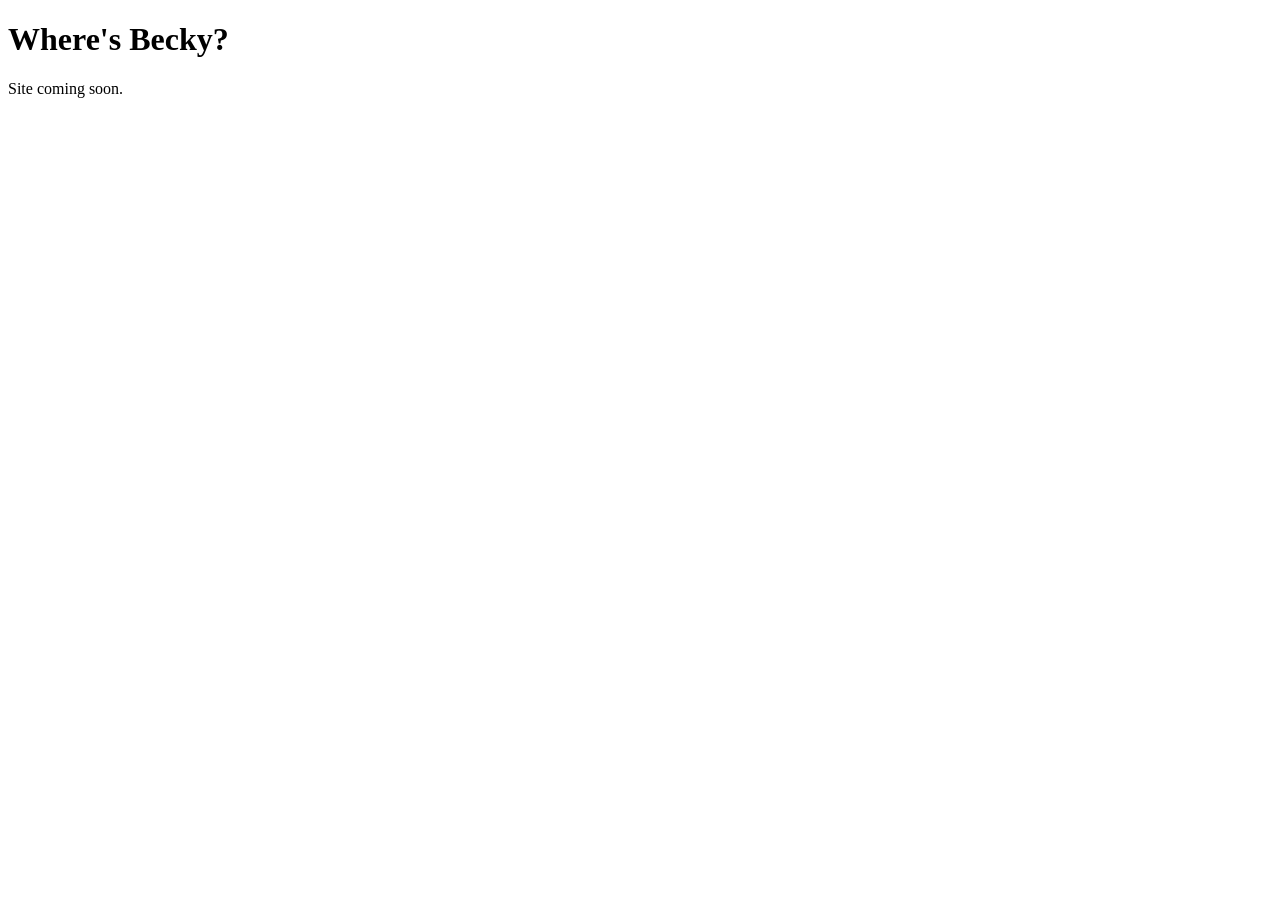
==== index.html @ ac48b7d3 "Rename index to index.html" ====
<!doctype html>
<html lang="en">
<head>
  <meta charset="utf-8">
  <meta name="viewport" content="width=device-width, initial-scale=1">
  <title>Where's Becky?</title>
</head>
<body>
  <h1>Where's Becky?</h1>
  <p>Site coming soon.</p>
</body>
</html>
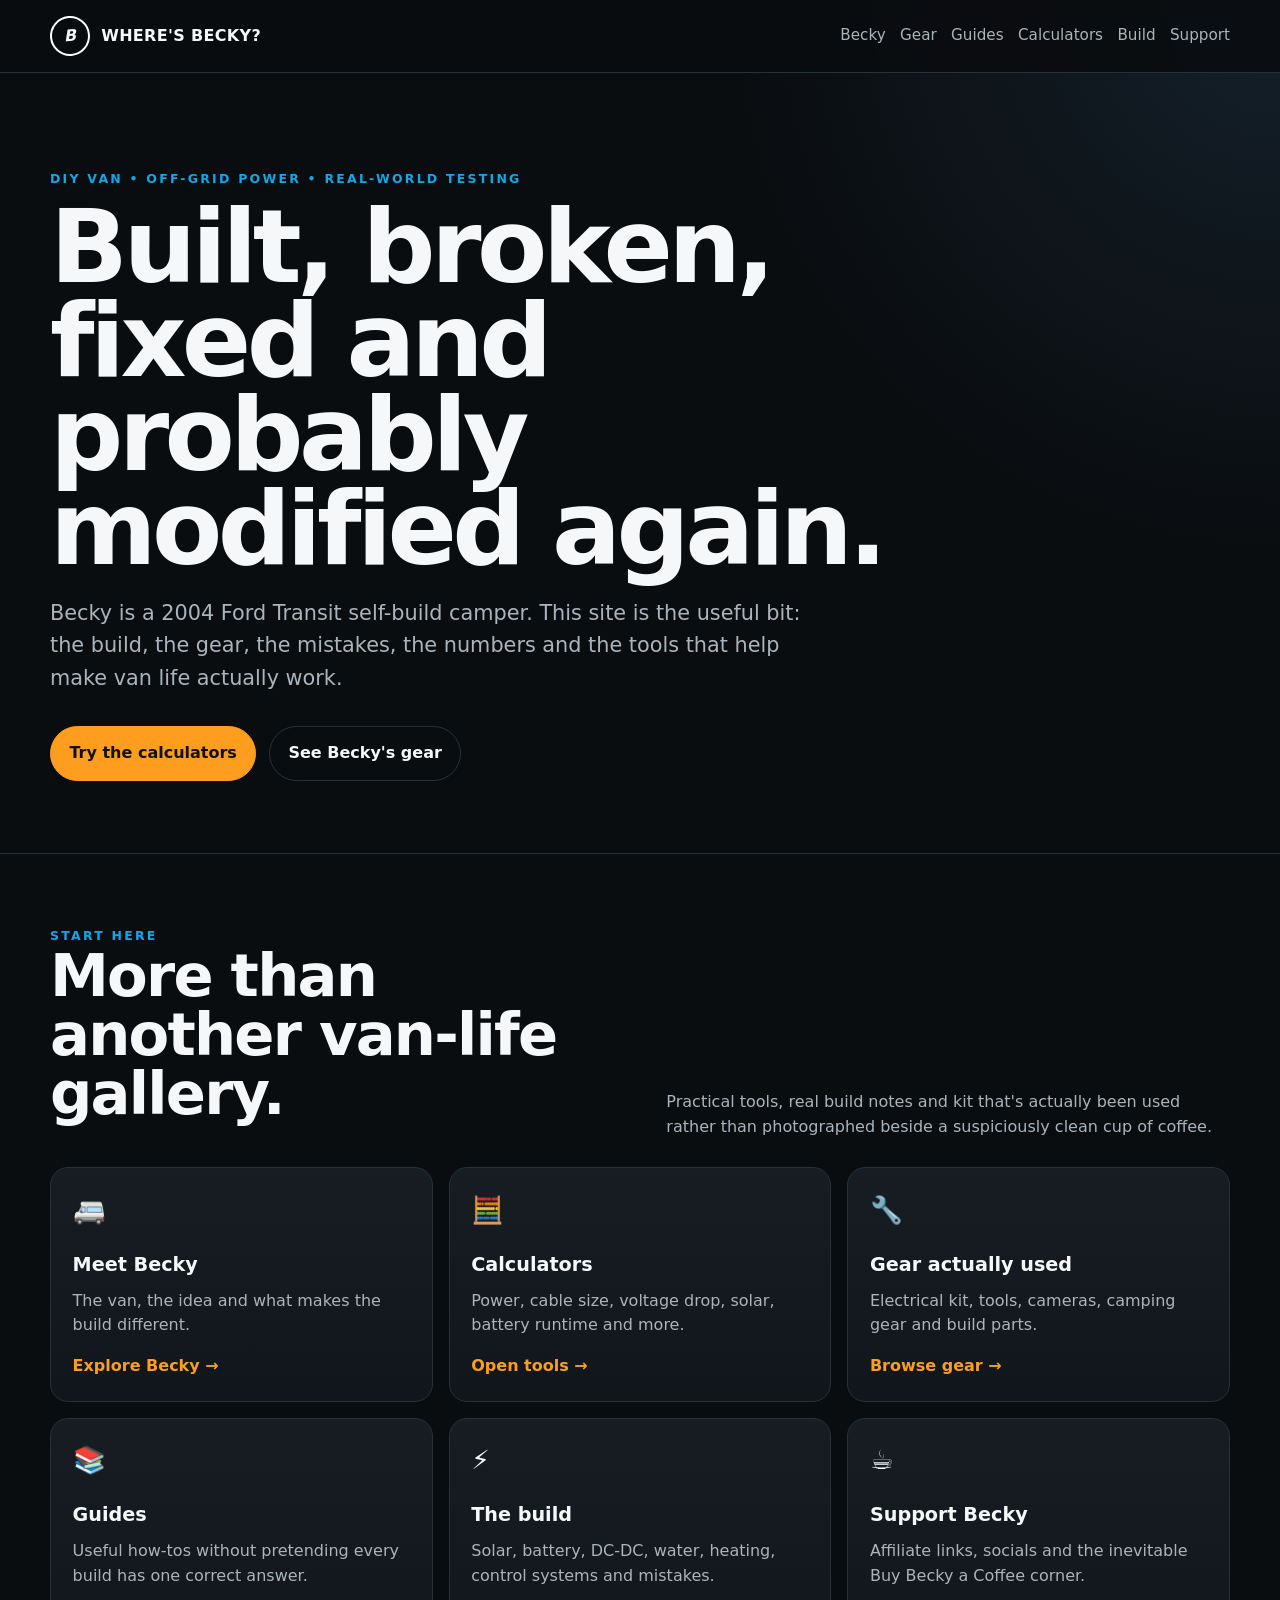
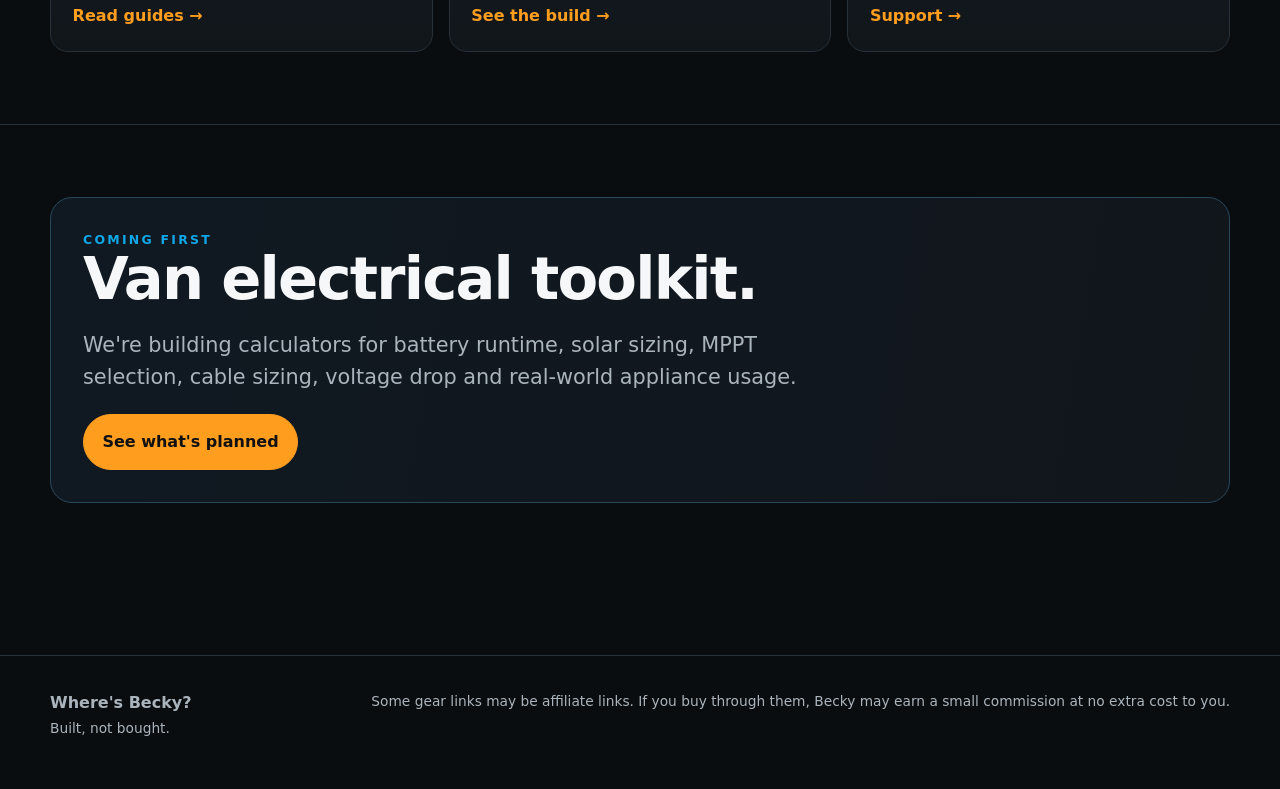
==== commit 6073da82: "Add files via upload Build initial Becky Website" ====
--- a/index.html
+++ b/index.html
@@ -1,12 +1 @@
-<!doctype html>
-<html lang="en">
-<head>
-  <meta charset="utf-8">
-  <meta name="viewport" content="width=device-width, initial-scale=1">
-  <title>Where's Becky?</title>
-</head>
-<body>
-  <h1>Where's Becky?</h1>
-  <p>Site coming soon.</p>
-</body>
-</html>
+<!doctype html><html lang="en"><head><meta charset="utf-8"><meta name="viewport" content="width=device-width,initial-scale=1"><meta name="description" content="Home - Where's Becky? DIY Ford Transit campervan, off-grid power, guides and gear."><title>Home | Where's Becky?</title><link rel="stylesheet" href="styles.css"></head><body><header class="site-header"><div class="wrap nav"><a class="brand" href="index.html"><span class="brand-mark">B</span><span>WHERE'S BECKY?</span></a><nav class="nav-links"><a href="becky.html">Becky</a><a href="gear.html">Gear</a><a href="guides.html">Guides</a><a href="calculators.html">Calculators</a><a href="build.html">Build</a><a href="support.html">Support</a></nav></div></header><main><section class="hero"><div class="wrap"><div class="eyebrow">DIY VAN • OFF-GRID POWER • REAL-WORLD TESTING</div><h1>Built, broken, fixed and probably modified again.</h1><p class="lead">Becky is a 2004 Ford Transit self-build camper. This site is the useful bit: the build, the gear, the mistakes, the numbers and the tools that help make van life actually work.</p><div class="hero-actions"><a class="btn primary" href="calculators.html">Try the calculators</a><a class="btn secondary" href="gear.html">See Becky's gear</a></div></div></section><section class="section"><div class="wrap"><div class="section-head"><div><div class="eyebrow">START HERE</div><h2>More than another van-life gallery.</h2></div><p>Practical tools, real build notes and kit that's actually been used rather than photographed beside a suspiciously clean cup of coffee.</p></div><div class="grid"><a class="card" href="becky.html"><div class="icon">🚐</div><h3>Meet Becky</h3><p>The van, the idea and what makes the build different.</p><span class="link">Explore Becky →</span></a><a class="card" href="calculators.html"><div class="icon">🧮</div><h3>Calculators</h3><p>Power, cable size, voltage drop, solar, battery runtime and more.</p><span class="link">Open tools →</span></a><a class="card" href="gear.html"><div class="icon">🔧</div><h3>Gear actually used</h3><p>Electrical kit, tools, cameras, camping gear and build parts.</p><span class="link">Browse gear →</span></a><a class="card" href="guides.html"><div class="icon">📚</div><h3>Guides</h3><p>Useful how-tos without pretending every build has one correct answer.</p><span class="link">Read guides →</span></a><a class="card" href="build.html"><div class="icon">⚡</div><h3>The build</h3><p>Solar, battery, DC-DC, water, heating, control systems and mistakes.</p><span class="link">See the build →</span></a><a class="card" href="support.html"><div class="icon">☕</div><h3>Support Becky</h3><p>Affiliate links, socials and the inevitable Buy Becky a Coffee corner.</p><span class="link">Support →</span></a></div></div></section><section class="section"><div class="wrap"><div class="callout"><div class="eyebrow">COMING FIRST</div><h2>Van electrical toolkit.</h2><p class="lead">We're building calculators for battery runtime, solar sizing, MPPT selection, cable sizing, voltage drop and real-world appliance usage.</p><a class="btn primary" href="calculators.html">See what's planned</a></div></div></section></main><footer class="footer"><div class="wrap footer-inner"><div><strong>Where's Becky?</strong><br><span class="small">Built, not bought.</span></div><div class="small">Some gear links may be affiliate links. If you buy through them, Becky may earn a small commission at no extra cost to you.</div></div></footer></body></html>
--- a/styles.css
+++ b/styles.css
@@ -0,0 +1 @@
+:root{--bg:#0a0d10;--panel:#11161b;--panel2:#161d23;--text:#f5f7f8;--muted:#aab4bd;--blue:#10a7e8;--orange:#ff9d1f;--line:#26313a;--max:1180px}*{box-sizing:border-box}html{scroll-behavior:smooth}body{margin:0;font-family:Inter,ui-sans-serif,system-ui,-apple-system,BlinkMacSystemFont,"Segoe UI",sans-serif;background:radial-gradient(circle at top right,#14202a 0,#0a0d10 34rem),var(--bg);color:var(--text);line-height:1.55}a{color:inherit;text-decoration:none}.wrap{width:min(100% - 2rem,var(--max));margin-inline:auto}.site-header{position:sticky;top:0;z-index:50;background:rgba(10,13,16,.92);backdrop-filter:blur(10px);border-bottom:1px solid var(--line)}.nav{min-height:72px;display:flex;align-items:center;justify-content:space-between;gap:1.25rem}.brand{display:flex;align-items:center;gap:.7rem;font-weight:900;letter-spacing:.02em}.brand-mark{width:40px;height:40px;border-radius:50%;display:grid;place-items:center;border:2px solid #fff;font-weight:900;font-style:italic;transform:rotate(-5deg)}.nav-links{display:flex;flex-wrap:wrap;gap:.9rem;color:var(--muted);font-size:.95rem}.nav-links a:hover,.nav-links a.active{color:#fff}.hero{padding:6rem 0 4.5rem}.eyebrow{color:var(--blue);text-transform:uppercase;letter-spacing:.18em;font-weight:800;font-size:.78rem}h1{font-size:clamp(3rem,8vw,6.6rem);line-height:.92;margin:.7rem 0 1.2rem;max-width:950px;letter-spacing:-.045em}h2{font-size:clamp(2rem,5vw,3.7rem);line-height:1;margin:0 0 1rem;letter-spacing:-.03em}h3{margin:0 0 .55rem;font-size:1.2rem}.lead{color:var(--muted);font-size:clamp(1.05rem,2vw,1.3rem);max-width:760px}.hero-actions{display:flex;flex-wrap:wrap;gap:.8rem;margin-top:2rem}.btn{display:inline-flex;align-items:center;justify-content:center;padding:.9rem 1.15rem;border-radius:999px;font-weight:800;border:1px solid var(--line);background:var(--panel)}.btn.primary{background:var(--orange);color:#111;border-color:var(--orange)}.btn.secondary{background:transparent}.section{padding:4.5rem 0;border-top:1px solid var(--line)}.section-head{display:flex;align-items:end;justify-content:space-between;gap:2rem;margin-bottom:1.75rem}.section-head p{color:var(--muted);max-width:610px;margin:0}.grid{display:grid;gap:1rem;grid-template-columns:repeat(3,minmax(0,1fr))}.card{background:linear-gradient(180deg,var(--panel2),var(--panel));border:1px solid var(--line);border-radius:18px;padding:1.35rem;min-height:180px;transition:transform .15s ease,border-color .15s ease}.card:hover{transform:translateY(-3px);border-color:#40515f}.card .icon{font-size:1.65rem;margin-bottom:1.2rem}.card p{color:var(--muted);margin:0}.card .link{display:inline-block;margin-top:1rem;color:var(--orange);font-weight:800}.callout{background:linear-gradient(100deg,#101922,#11161b);border:1px solid #28475b;border-radius:22px;padding:2rem}.callout strong{color:var(--orange)}.page-hero{padding:4rem 0 2.5rem}.page-hero h1{font-size:clamp(2.8rem,7vw,5rem)}.content{max-width:850px}.content p,.content li{color:var(--muted)}.content ul{padding-left:1.2rem}.tag{display:inline-block;padding:.28rem .55rem;border:1px solid var(--line);border-radius:999px;color:var(--muted);font-size:.8rem;margin:.2rem .25rem .2rem 0}.footer{border-top:1px solid var(--line);margin-top:5rem;padding:2.2rem 0 3rem;color:var(--muted)}.footer-inner{display:flex;justify-content:space-between;gap:2rem;flex-wrap:wrap}.footer a{color:#fff}.small{font-size:.86rem}@media(max-width:820px){.nav{align-items:flex-start;padding:.9rem 0;flex-direction:column}.nav-links{gap:.6rem .9rem}.hero{padding-top:4rem}.grid{grid-template-columns:1fr}.section-head{align-items:flex-start;flex-direction:column}}
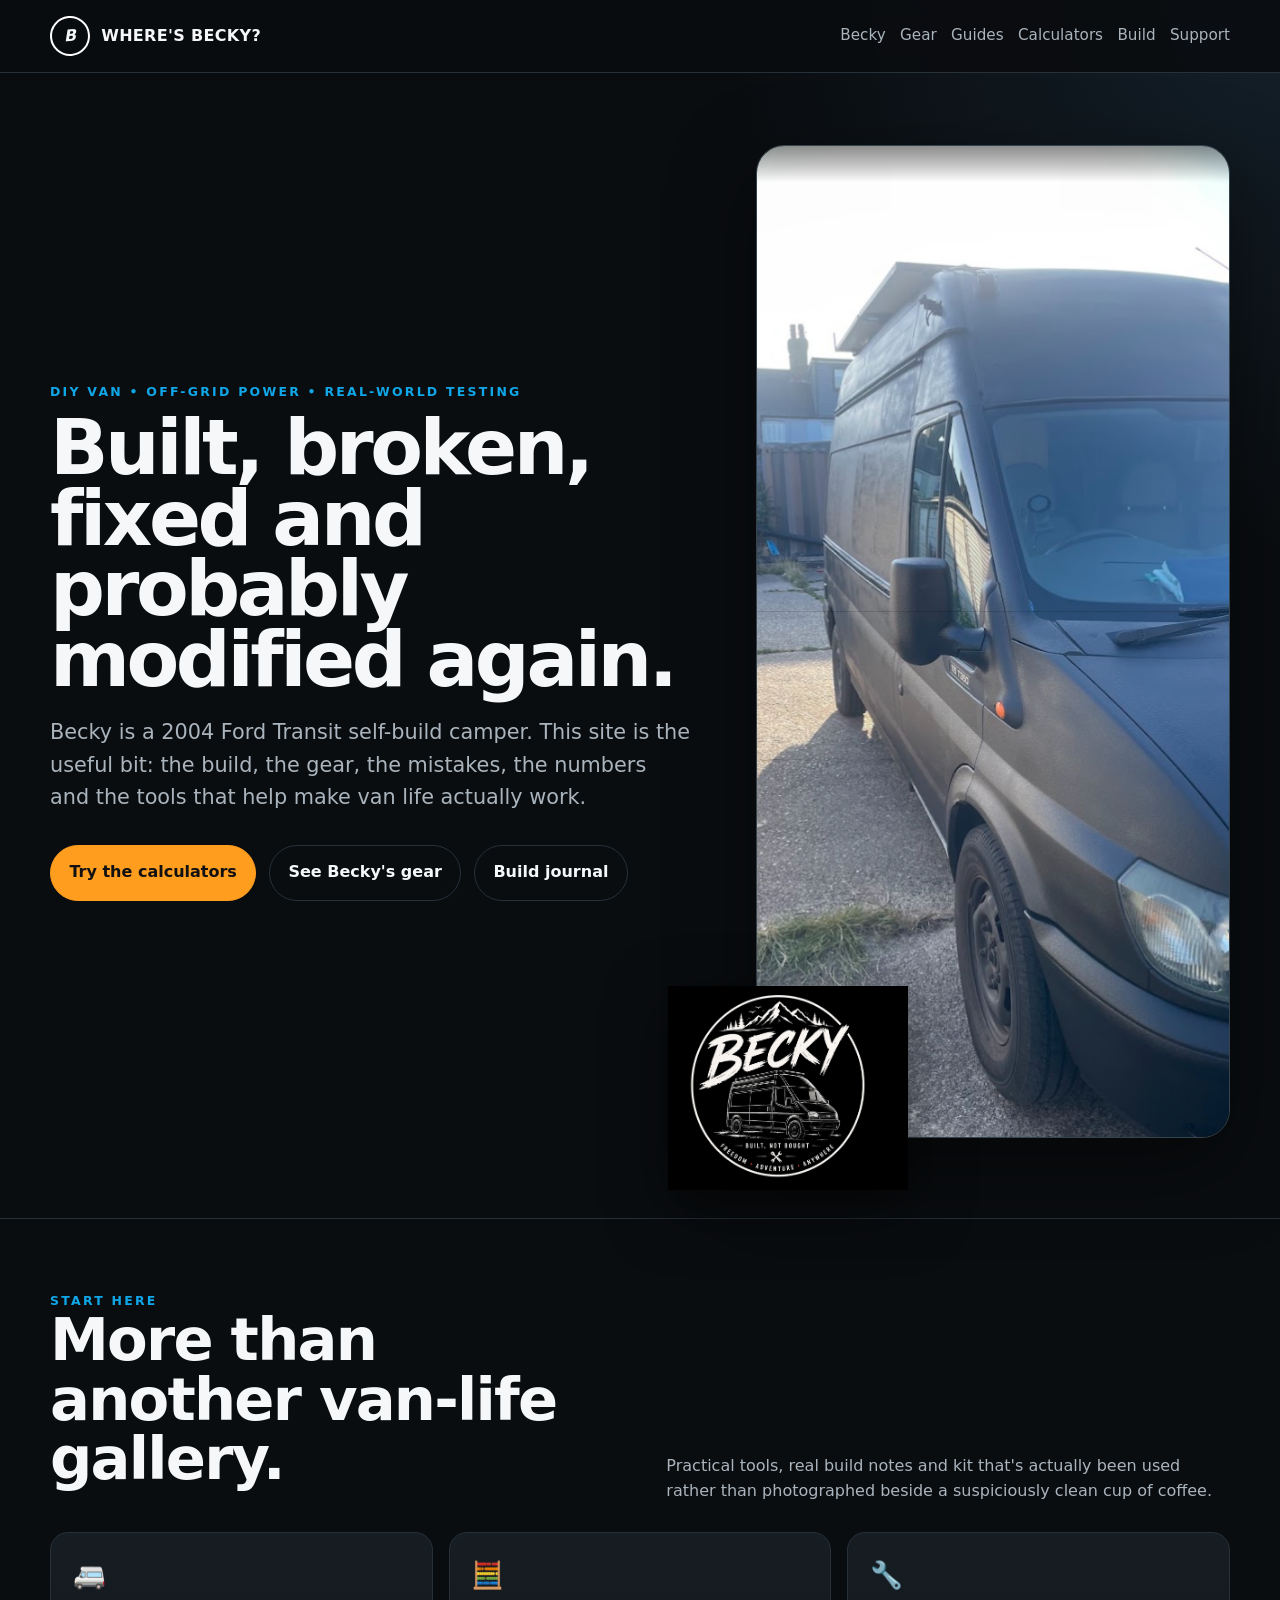
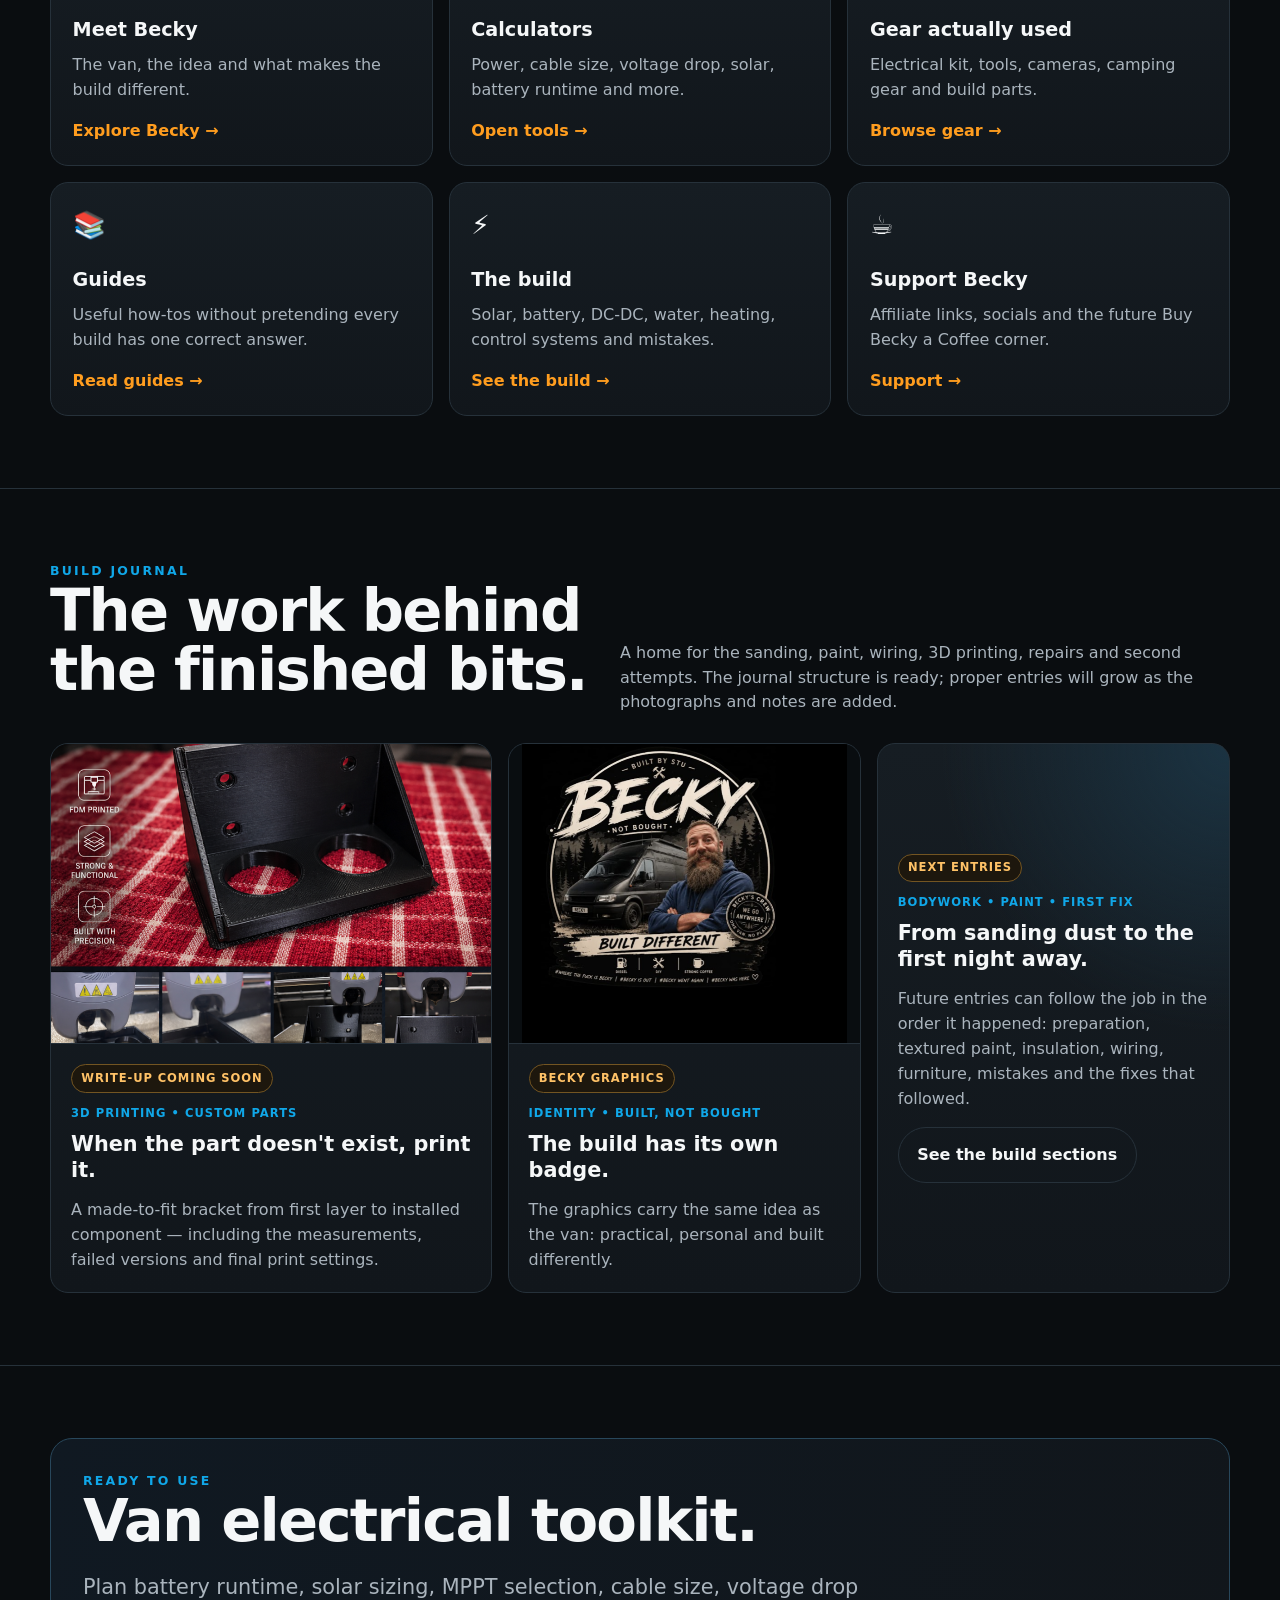
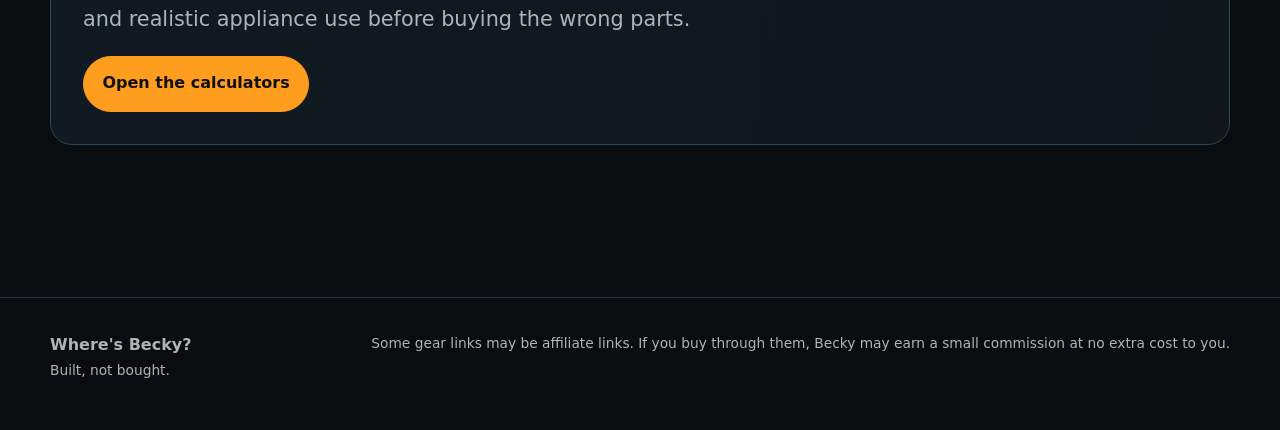
==== commit ff31cdbc: "Polish homepage and mark upcoming content" ====
--- a/index.html
+++ b/index.html
@@ -1 +1,121 @@
-<!doctype html><html lang="en"><head><meta charset="utf-8"><meta name="viewport" content="width=device-width,initial-scale=1"><meta name="description" content="Home - Where's Becky? DIY Ford Transit campervan, off-grid power, guides and gear."><title>Home | Where's Becky?</title><link rel="stylesheet" href="styles.css"></head><body><header class="site-header"><div class="wrap nav"><a class="brand" href="index.html"><span class="brand-mark">B</span><span>WHERE'S BECKY?</span></a><nav class="nav-links"><a href="becky.html">Becky</a><a href="gear.html">Gear</a><a href="guides.html">Guides</a><a href="calculators.html">Calculators</a><a href="build.html">Build</a><a href="support.html">Support</a></nav></div></header><main><section class="hero"><div class="wrap"><div class="eyebrow">DIY VAN • OFF-GRID POWER • REAL-WORLD TESTING</div><h1>Built, broken, fixed and probably modified again.</h1><p class="lead">Becky is a 2004 Ford Transit self-build camper. This site is the useful bit: the build, the gear, the mistakes, the numbers and the tools that help make van life actually work.</p><div class="hero-actions"><a class="btn primary" href="calculators.html">Try the calculators</a><a class="btn secondary" href="gear.html">See Becky's gear</a></div></div></section><section class="section"><div class="wrap"><div class="section-head"><div><div class="eyebrow">START HERE</div><h2>More than another van-life gallery.</h2></div><p>Practical tools, real build notes and kit that's actually been used rather than photographed beside a suspiciously clean cup of coffee.</p></div><div class="grid"><a class="card" href="becky.html"><div class="icon">🚐</div><h3>Meet Becky</h3><p>The van, the idea and what makes the build different.</p><span class="link">Explore Becky →</span></a><a class="card" href="calculators.html"><div class="icon">🧮</div><h3>Calculators</h3><p>Power, cable size, voltage drop, solar, battery runtime and more.</p><span class="link">Open tools →</span></a><a class="card" href="gear.html"><div class="icon">🔧</div><h3>Gear actually used</h3><p>Electrical kit, tools, cameras, camping gear and build parts.</p><span class="link">Browse gear →</span></a><a class="card" href="guides.html"><div class="icon">📚</div><h3>Guides</h3><p>Useful how-tos without pretending every build has one correct answer.</p><span class="link">Read guides →</span></a><a class="card" href="build.html"><div class="icon">⚡</div><h3>The build</h3><p>Solar, battery, DC-DC, water, heating, control systems and mistakes.</p><span class="link">See the build →</span></a><a class="card" href="support.html"><div class="icon">☕</div><h3>Support Becky</h3><p>Affiliate links, socials and the inevitable Buy Becky a Coffee corner.</p><span class="link">Support →</span></a></div></div></section><section class="section"><div class="wrap"><div class="callout"><div class="eyebrow">COMING FIRST</div><h2>Van electrical toolkit.</h2><p class="lead">We're building calculators for battery runtime, solar sizing, MPPT selection, cable sizing, voltage drop and real-world appliance usage.</p><a class="btn primary" href="calculators.html">See what's planned</a></div></div></section></main><footer class="footer"><div class="wrap footer-inner"><div><strong>Where's Becky?</strong><br><span class="small">Built, not bought.</span></div><div class="small">Some gear links may be affiliate links. If you buy through them, Becky may earn a small commission at no extra cost to you.</div></div></footer></body></html>+<!doctype html>
+<html lang="en">
+<head>
+  <meta charset="utf-8">
+  <meta name="viewport" content="width=device-width,initial-scale=1">
+  <meta name="description" content="Where's Becky? A 2004 Ford Transit campervan build, practical off-grid electrical guides, calculators, gear and an honest build journal.">
+  <title>Home | Where's Becky?</title>
+  <link rel="stylesheet" href="styles.css">
+</head>
+<body>
+  <header class="site-header">
+    <div class="wrap nav">
+      <a class="brand" href="index.html" aria-current="page"><span class="brand-mark">B</span><span>WHERE'S BECKY?</span></a>
+      <nav class="nav-links" aria-label="Main navigation">
+        <a href="becky.html">Becky</a>
+        <a href="gear.html">Gear</a>
+        <a href="guides.html">Guides</a>
+        <a href="calculators.html">Calculators</a>
+        <a href="build.html">Build</a>
+        <a href="support.html">Support</a>
+      </nav>
+    </div>
+  </header>
+
+  <main>
+    <section class="hero home-hero">
+      <div class="wrap home-hero-grid">
+        <div class="home-hero-copy">
+          <div class="eyebrow">DIY VAN • OFF-GRID POWER • REAL-WORLD TESTING</div>
+          <h1>Built, broken, fixed and probably modified again.</h1>
+          <p class="lead">Becky is a 2004 Ford Transit self-build camper. This site is the useful bit: the build, the gear, the mistakes, the numbers and the tools that help make van life actually work.</p>
+          <div class="hero-actions">
+            <a class="btn primary" href="calculators.html">Try the calculators</a>
+            <a class="btn secondary" href="gear.html">See Becky's gear</a>
+            <a class="btn secondary" href="#journal">Build journal</a>
+          </div>
+        </div>
+        <div class="home-hero-visual" aria-label="Becky, the 2004 Ford Transit campervan">
+          <img class="home-van-photo" src="assets/home/becky-real.png" alt="Becky, the black Ford Transit campervan, photographed from the front passenger side" width="744" height="993" fetchpriority="high">
+          <img class="home-crest" src="assets/home/becky-round-graphic.png" alt="Becky Built, Not Bought round graphic" width="1000" height="901">
+        </div>
+      </div>
+    </section>
+
+    <section class="section">
+      <div class="wrap">
+        <div class="section-head">
+          <div><div class="eyebrow">START HERE</div><h2>More than another van-life gallery.</h2></div>
+          <p>Practical tools, real build notes and kit that's actually been used rather than photographed beside a suspiciously clean cup of coffee.</p>
+        </div>
+        <div class="grid">
+          <a class="card" href="becky.html"><div class="icon">🚐</div><h3>Meet Becky</h3><p>The van, the idea and what makes the build different.</p><span class="link">Explore Becky →</span></a>
+          <a class="card" href="calculators.html"><div class="icon">🧮</div><h3>Calculators</h3><p>Power, cable size, voltage drop, solar, battery runtime and more.</p><span class="link">Open tools →</span></a>
+          <a class="card" href="gear.html"><div class="icon">🔧</div><h3>Gear actually used</h3><p>Electrical kit, tools, cameras, camping gear and build parts.</p><span class="link">Browse gear →</span></a>
+          <a class="card" href="guides.html"><div class="icon">📚</div><h3>Guides</h3><p>Useful how-tos without pretending every build has one correct answer.</p><span class="link">Read guides →</span></a>
+          <a class="card" href="build.html"><div class="icon">⚡</div><h3>The build</h3><p>Solar, battery, DC-DC, water, heating, control systems and mistakes.</p><span class="link">See the build →</span></a>
+          <a class="card" href="support.html"><div class="icon">☕</div><h3>Support Becky</h3><p>Affiliate links, socials and the future Buy Becky a Coffee corner.</p><span class="link">Support →</span></a>
+        </div>
+      </div>
+    </section>
+
+    <section class="section anchor-offset" id="journal">
+      <div class="wrap">
+        <div class="section-head">
+          <div><div class="eyebrow">BUILD JOURNAL</div><h2>The work behind the finished bits.</h2></div>
+          <p>A home for the sanding, paint, wiring, 3D printing, repairs and second attempts. The journal structure is ready; proper entries will grow as the photographs and notes are added.</p>
+        </div>
+        <div class="journal-grid">
+          <article class="journal-card journal-feature">
+            <img src="assets/home/3d-print-project.png" alt="A custom 3D-printed twin-hole bracket shown from printing through to the finished part" width="810" height="936" loading="lazy" decoding="async">
+            <div class="journal-copy">
+              <span class="status-badge">Write-up coming soon</span>
+              <div class="journal-meta">3D printing • Custom parts</div>
+              <h3>When the part doesn't exist, print it.</h3>
+              <p>A made-to-fit bracket from first layer to installed component — including the measurements, failed versions and final print settings.</p>
+            </div>
+          </article>
+
+          <article class="journal-card journal-graphic">
+            <img src="assets/home/becky-built-different.png" alt="Built Different Becky graphic featuring the van and its builder" width="610" height="576" loading="lazy" decoding="async">
+            <div class="journal-copy">
+              <span class="status-badge">Becky graphics</span>
+              <div class="journal-meta">Identity • Built, not bought</div>
+              <h3>The build has its own badge.</h3>
+              <p>The graphics carry the same idea as the van: practical, personal and built differently.</p>
+            </div>
+          </article>
+
+          <article class="journal-card journal-next">
+            <div class="journal-copy">
+              <span class="status-badge">Next entries</span>
+              <div class="journal-meta">Bodywork • Paint • First fix</div>
+              <h3>From sanding dust to the first night away.</h3>
+              <p>Future entries can follow the job in the order it happened: preparation, textured paint, insulation, wiring, furniture, mistakes and the fixes that followed.</p>
+              <a class="btn secondary" href="build.html">See the build sections</a>
+            </div>
+          </article>
+        </div>
+      </div>
+    </section>
+
+    <section class="section">
+      <div class="wrap">
+        <div class="callout">
+          <div class="eyebrow">READY TO USE</div>
+          <h2>Van electrical toolkit.</h2>
+          <p class="lead">Plan battery runtime, solar sizing, MPPT selection, cable size, voltage drop and realistic appliance use before buying the wrong parts.</p>
+          <a class="btn primary" href="calculators.html">Open the calculators</a>
+        </div>
+      </div>
+    </section>
+  </main>
+
+  <footer class="footer">
+    <div class="wrap footer-inner">
+      <div><strong>Where's Becky?</strong><br><span class="small">Built, not bought.</span></div>
+      <div class="small">Some gear links may be affiliate links. If you buy through them, Becky may earn a small commission at no extra cost to you.</div>
+    </div>
+  </footer>
+</body>
+</html>
--- a/styles.css
+++ b/styles.css
@@ -1 +1,23 @@
-:root{--bg:#0a0d10;--panel:#11161b;--panel2:#161d23;--text:#f5f7f8;--muted:#aab4bd;--blue:#10a7e8;--orange:#ff9d1f;--line:#26313a;--max:1180px}*{box-sizing:border-box}html{scroll-behavior:smooth}body{margin:0;font-family:Inter,ui-sans-serif,system-ui,-apple-system,BlinkMacSystemFont,"Segoe UI",sans-serif;background:radial-gradient(circle at top right,#14202a 0,#0a0d10 34rem),var(--bg);color:var(--text);line-height:1.55}a{color:inherit;text-decoration:none}.wrap{width:min(100% - 2rem,var(--max));margin-inline:auto}.site-header{position:sticky;top:0;z-index:50;background:rgba(10,13,16,.92);backdrop-filter:blur(10px);border-bottom:1px solid var(--line)}.nav{min-height:72px;display:flex;align-items:center;justify-content:space-between;gap:1.25rem}.brand{display:flex;align-items:center;gap:.7rem;font-weight:900;letter-spacing:.02em}.brand-mark{width:40px;height:40px;border-radius:50%;display:grid;place-items:center;border:2px solid #fff;font-weight:900;font-style:italic;transform:rotate(-5deg)}.nav-links{display:flex;flex-wrap:wrap;gap:.9rem;color:var(--muted);font-size:.95rem}.nav-links a:hover,.nav-links a.active{color:#fff}.hero{padding:6rem 0 4.5rem}.eyebrow{color:var(--blue);text-transform:uppercase;letter-spacing:.18em;font-weight:800;font-size:.78rem}h1{font-size:clamp(3rem,8vw,6.6rem);line-height:.92;margin:.7rem 0 1.2rem;max-width:950px;letter-spacing:-.045em}h2{font-size:clamp(2rem,5vw,3.7rem);line-height:1;margin:0 0 1rem;letter-spacing:-.03em}h3{margin:0 0 .55rem;font-size:1.2rem}.lead{color:var(--muted);font-size:clamp(1.05rem,2vw,1.3rem);max-width:760px}.hero-actions{display:flex;flex-wrap:wrap;gap:.8rem;margin-top:2rem}.btn{display:inline-flex;align-items:center;justify-content:center;padding:.9rem 1.15rem;border-radius:999px;font-weight:800;border:1px solid var(--line);background:var(--panel)}.btn.primary{background:var(--orange);color:#111;border-color:var(--orange)}.btn.secondary{background:transparent}.section{padding:4.5rem 0;border-top:1px solid var(--line)}.section-head{display:flex;align-items:end;justify-content:space-between;gap:2rem;margin-bottom:1.75rem}.section-head p{color:var(--muted);max-width:610px;margin:0}.grid{display:grid;gap:1rem;grid-template-columns:repeat(3,minmax(0,1fr))}.card{background:linear-gradient(180deg,var(--panel2),var(--panel));border:1px solid var(--line);border-radius:18px;padding:1.35rem;min-height:180px;transition:transform .15s ease,border-color .15s ease}.card:hover{transform:translateY(-3px);border-color:#40515f}.card .icon{font-size:1.65rem;margin-bottom:1.2rem}.card p{color:var(--muted);margin:0}.card .link{display:inline-block;margin-top:1rem;color:var(--orange);font-weight:800}.callout{background:linear-gradient(100deg,#101922,#11161b);border:1px solid #28475b;border-radius:22px;padding:2rem}.callout strong{color:var(--orange)}.page-hero{padding:4rem 0 2.5rem}.page-hero h1{font-size:clamp(2.8rem,7vw,5rem)}.content{max-width:850px}.content p,.content li{color:var(--muted)}.content ul{padding-left:1.2rem}.tag{display:inline-block;padding:.28rem .55rem;border:1px solid var(--line);border-radius:999px;color:var(--muted);font-size:.8rem;margin:.2rem .25rem .2rem 0}.footer{border-top:1px solid var(--line);margin-top:5rem;padding:2.2rem 0 3rem;color:var(--muted)}.footer-inner{display:flex;justify-content:space-between;gap:2rem;flex-wrap:wrap}.footer a{color:#fff}.small{font-size:.86rem}@media(max-width:820px){.nav{align-items:flex-start;padding:.9rem 0;flex-direction:column}.nav-links{gap:.6rem .9rem}.hero{padding-top:4rem}.grid{grid-template-columns:1fr}.section-head{align-items:flex-start;flex-direction:column}}
+:root{--bg:#0a0d10;--panel:#11161b;--panel2:#161d23;--text:#f5f7f8;--muted:#aab4bd;--blue:#10a7e8;--orange:#ff9d1f;--green:#42c78a;--red:#ff6b6b;--line:#26313a;--max:1180px}*{box-sizing:border-box}html{scroll-behavior:smooth}body{margin:0;font-family:Inter,ui-sans-serif,system-ui,-apple-system,BlinkMacSystemFont,"Segoe UI",sans-serif;background:radial-gradient(circle at top right,#14202a 0,#0a0d10 34rem),var(--bg);color:var(--text);line-height:1.55}a{color:inherit;text-decoration:none}.wrap{width:min(100% - 2rem,var(--max));margin-inline:auto}.site-header{position:sticky;top:0;z-index:50;background:rgba(10,13,16,.92);backdrop-filter:blur(10px);border-bottom:1px solid var(--line)}.nav{min-height:72px;display:flex;align-items:center;justify-content:space-between;gap:1.25rem}.brand{display:flex;align-items:center;gap:.7rem;font-weight:900;letter-spacing:.02em}.brand-mark{width:40px;height:40px;border-radius:50%;display:grid;place-items:center;border:2px solid #fff;font-weight:900;font-style:italic;transform:rotate(-5deg)}.nav-links{display:flex;flex-wrap:wrap;gap:.9rem;color:var(--muted);font-size:.95rem}.nav-links a:hover,.nav-links a.active{color:#fff}.hero{padding:6rem 0 4.5rem}.eyebrow{color:var(--blue);text-transform:uppercase;letter-spacing:.18em;font-weight:800;font-size:.78rem}h1{font-size:clamp(3rem,8vw,6.6rem);line-height:.92;margin:.7rem 0 1.2rem;max-width:950px;letter-spacing:-.045em}h2{font-size:clamp(2rem,5vw,3.7rem);line-height:1;margin:0 0 1rem;letter-spacing:-.03em}h3{margin:0 0 .55rem;font-size:1.2rem}.lead{color:var(--muted);font-size:clamp(1.05rem,2vw,1.3rem);max-width:800px}.hero-actions{display:flex;flex-wrap:wrap;gap:.8rem;margin-top:2rem}.btn{display:inline-flex;align-items:center;justify-content:center;padding:.9rem 1.15rem;border-radius:999px;font-weight:800;border:1px solid var(--line);background:var(--panel);color:var(--text);cursor:pointer}.btn.primary{background:var(--orange);color:#111;border-color:var(--orange)}.btn.secondary{background:transparent}.section{padding:4.5rem 0;border-top:1px solid var(--line)}.section-head{display:flex;align-items:end;justify-content:space-between;gap:2rem;margin-bottom:1.75rem}.section-head p{color:var(--muted);max-width:610px;margin:0}.grid{display:grid;gap:1rem;grid-template-columns:repeat(3,minmax(0,1fr))}.card{background:linear-gradient(180deg,var(--panel2),var(--panel));border:1px solid var(--line);border-radius:18px;padding:1.35rem;min-height:180px;transition:transform .15s ease,border-color .15s ease}.card:hover{transform:translateY(-3px);border-color:#40515f}.card .icon{font-size:1.65rem;margin-bottom:1.2rem}.card p{color:var(--muted);margin:0}.card .link{display:inline-block;margin-top:1rem;color:var(--orange);font-weight:800}.callout{background:linear-gradient(100deg,#101922,#11161b);border:1px solid #28475b;border-radius:22px;padding:2rem}.callout strong{color:var(--orange)}.page-hero{padding:4rem 0 2.5rem}.page-hero h1{font-size:clamp(2.8rem,7vw,5rem)}.content{max-width:850px}.content p,.content li{color:var(--muted)}.content ul{padding-left:1.2rem}.tag{display:inline-block;padding:.28rem .55rem;border:1px solid var(--line);border-radius:999px;color:var(--muted);font-size:.8rem;margin:.2rem .25rem .2rem 0}.footer{border-top:1px solid var(--line);margin-top:5rem;padding:2.2rem 0 3rem;color:var(--muted)}.footer-inner{display:flex;justify-content:space-between;gap:2rem;flex-wrap:wrap}.footer a{color:#fff}.small{font-size:.86rem}
+.calc-nav{display:flex;flex-wrap:wrap;gap:.65rem;margin-top:1.5rem}.calc-nav a{padding:.65rem .85rem;border:1px solid var(--line);border-radius:999px;color:var(--muted);background:var(--panel)}.calc-nav a:hover{color:#fff;border-color:#466071}.calculator{background:linear-gradient(180deg,var(--panel2),var(--panel));border:1px solid var(--line);border-radius:22px;padding:1.5rem;margin-top:1rem}.calc-grid{display:grid;grid-template-columns:repeat(2,minmax(0,1fr));gap:1rem}.calc-grid.three{grid-template-columns:repeat(3,minmax(0,1fr))}.field{display:flex;flex-direction:column;gap:.4rem}.field label{font-weight:800;font-size:.92rem}.field small{color:var(--muted)}.field input,.field select{width:100%;min-height:46px;border-radius:10px;border:1px solid #34424d;background:#0c1115;color:var(--text);padding:.72rem .8rem;font:inherit}.field input:focus,.field select:focus{outline:2px solid var(--blue);outline-offset:1px}.result-grid{display:grid;grid-template-columns:repeat(4,minmax(0,1fr));gap:.75rem;margin-top:1.2rem}.result{border:1px solid var(--line);border-radius:14px;padding:1rem;background:#0d1216;min-width:0}.result .label{font-size:.78rem;color:var(--muted);text-transform:uppercase;letter-spacing:.08em}.result .value{font-size:1.35rem;font-weight:900;margin-top:.25rem;overflow-wrap:anywhere}.result.good{border-color:#276c53}.result.warn{border-color:#7d5b1d}.notice{margin-top:1rem;padding:1rem;border-left:3px solid var(--blue);background:#0d1419;color:var(--muted);border-radius:8px}.notice.warn{border-left-color:var(--orange)}.notice.good{border-left-color:var(--green)}.calc-actions{display:flex;gap:.7rem;flex-wrap:wrap;margin-top:1rem}.device-table{width:100%;border-collapse:collapse;margin-top:1rem}.device-table th,.device-table td{padding:.65rem .45rem;border-bottom:1px solid var(--line);text-align:left;vertical-align:middle}.device-table th{font-size:.78rem;text-transform:uppercase;letter-spacing:.07em;color:var(--muted)}.device-table input,.device-table select{width:100%;min-width:80px;background:#0c1115;color:var(--text);border:1px solid #34424d;border-radius:8px;padding:.55rem}.device-table .remove{border:1px solid var(--line);background:transparent;color:var(--muted);border-radius:8px;padding:.5rem .65rem;cursor:pointer}.anchor-offset{scroll-margin-top:95px}.wide{grid-column:1/-1}.subhead{margin:2rem 0 .75rem}.diagram{margin-top:1rem;border:1px solid var(--line);border-radius:18px;background:#0c1115;padding:1rem;overflow:auto}.diagram-row{display:flex;align-items:center;gap:.6rem;min-width:max-content;flex-wrap:nowrap}.diagram-stack{display:grid;gap:.7rem;justify-content:start}.battery-block,.panel-block{min-width:118px;border:2px solid #526370;border-radius:10px;padding:.7rem;text-align:center;background:#151c22;font-weight:800}.battery-block{border-color:#5886a1}.panel-block{border-color:#bd8a38}.connector{color:var(--muted);font-weight:900;font-size:1.15rem}.parallel-wrap{display:flex;gap:1rem;align-items:center;min-width:max-content}.parallel-string{border-left:3px solid #4d5a63;padding-left:.8rem}.diagram-caption{margin-top:.75rem;color:var(--muted);font-size:.88rem}.controller-toolbar{display:flex;gap:.7rem;flex-wrap:wrap;align-items:end;margin:1rem 0}.controller-list{display:grid;gap:.75rem;margin-top:1rem}.controller-item{display:grid;grid-template-columns:1.4fr repeat(4,minmax(0,.65fr));gap:.7rem;align-items:center;border:1px solid var(--line);background:#0d1216;border-radius:14px;padding:.9rem}.controller-item.fit{border-color:#276c53}.controller-item.maybe{border-color:#7d5b1d}.controller-item.no{opacity:.62}.controller-name{font-weight:900}.controller-meta{color:var(--muted);font-size:.83rem}.controller-status{font-size:.75rem;text-transform:uppercase;letter-spacing:.06em;font-weight:900}.controller-status.fit{color:var(--green)}.controller-status.maybe{color:var(--orange)}.controller-status.no{color:#f08888}.source-note{font-size:.82rem;color:var(--muted);margin-top:1rem}.source-note strong{color:var(--text)}.pill{display:inline-block;border-radius:999px;border:1px solid var(--line);padding:.28rem .55rem;font-size:.75rem;color:var(--muted)}
+@media(max-width:900px){.controller-item{grid-template-columns:1fr 1fr}.controller-name{grid-column:1/-1}}
+@media(max-width:820px){.nav{align-items:flex-start;padding:.9rem 0;flex-direction:column}.nav-links{gap:.6rem .9rem}.hero{padding-top:4rem}.grid,.calc-grid,.calc-grid.three,.result-grid{grid-template-columns:1fr}.section-head{align-items:flex-start;flex-direction:column}.device-table{display:block;overflow-x:auto;white-space:nowrap}.calculator{padding:1rem}.page-hero{padding-top:3rem}.controller-item{grid-template-columns:1fr}.controller-name{grid-column:auto}}
+.manual-link{color:#8bd7ff;font-weight:800;white-space:nowrap}.manual-modal{position:fixed;inset:0;z-index:1000;display:grid;place-items:center;padding:1rem;background:rgba(3,7,10,.82)}.manual-modal[hidden]{display:none}.manual-dialog{width:min(1100px,100%);height:min(88vh,900px);display:flex;flex-direction:column;background:var(--panel);border:1px solid var(--line);border-radius:16px;box-shadow:0 20px 80px rgba(0,0,0,.5);overflow:hidden}.manual-dialog-head{display:flex;align-items:center;justify-content:space-between;gap:1rem;padding:.8rem 1rem;border-bottom:1px solid var(--line)}.manual-dialog-head h3{margin:0;font-size:1rem}.manual-close{border:0;background:transparent;color:var(--text);font-size:1.8rem;line-height:1;cursor:pointer}.manual-frame-wrap{flex:1;background:#fff}.manual-frame-wrap iframe{width:100%;height:100%;border:0}.manual-actions{display:flex;justify-content:flex-end;gap:.65rem;padding:.75rem 1rem;border-top:1px solid var(--line)}.manual-open{overflow:hidden}
+.manual-dialog{width:90vw;height:90vh;max-width:1100px}
+.back-link{display:inline-block;color:var(--muted);font-weight:800;margin-bottom:1.5rem}.guide-article{padding-top:1rem}.guide-layout{display:grid;grid-template-columns:minmax(0,1fr) 260px;gap:2rem;align-items:start}.guide-main{max-width:850px}.guide-main h2{font-size:clamp(1.65rem,3vw,2.35rem);margin:3rem 0 1rem}.guide-main h3{font-size:1rem}.lede{font-size:1.25rem;color:var(--text)!important;line-height:1.65}.circuit-card{background:#0c1115;border:1px solid var(--line);border-radius:18px;padding:1rem;margin:1.4rem 0 2rem;overflow:auto}.circuit-svg{display:block;width:100%;min-width:720px;height:auto}.circuit-svg text{fill:var(--text);font:700 14px Inter,ui-sans-serif,system-ui,sans-serif;text-anchor:middle}.circuit-svg .wire{fill:none;stroke-width:4;stroke-linecap:round;stroke-linejoin:round}.circuit-svg .wire-red{stroke:#ff6b6b}.circuit-svg .wire-blue{stroke:#10a7e8}.circuit-svg .wire-black{stroke:#aab4bd}.circuit-svg .component rect{fill:#161d23;stroke:#71818d;stroke-width:2}.circuit-svg .component.solar-panel rect,.circuit-svg .component.solar rect{stroke:#bd8a38}.circuit-svg .component.controller rect{stroke:#10a7e8}.circuit-svg .component.protection path,.circuit-svg .component.solar-panel path,.circuit-svg .component.solar path{fill:none;stroke:#f5f7f8;stroke-width:2}.circuit-svg .component.bus rect{stroke:#42c78a}.circuit-svg .component.load path{fill:none;stroke:#f5f7f8;stroke-width:2}.circuit-svg .diagram-label{font-size:12px;font-weight:600}.circuit-svg .blue-label{fill:#10a7e8}.circuit-svg .red-label{fill:#ff6b6b}.circuit-svg .black-label{fill:#aab4bd}.diagram-caption{color:var(--muted);font-size:.84rem;margin:.65rem 0 0}.formula{display:grid;gap:.25rem;background:#101922;border-left:3px solid var(--blue);border-radius:8px;padding:1rem 1.1rem;margin:1.25rem 0;color:var(--text)}.formula span{color:var(--muted);font-size:.9rem}.definition-grid{display:grid;grid-template-columns:repeat(2,minmax(0,1fr));gap:.8rem}.definition-grid>div{background:linear-gradient(180deg,var(--panel2),var(--panel));border:1px solid var(--line);border-radius:14px;padding:1rem}.definition-grid p{margin:.3rem 0 0}.guide-steps{padding-left:1.35rem}.guide-steps li{padding:.35rem 0 .35rem .25rem;color:var(--muted)}.guide-steps strong,.guide-main strong{color:var(--text)}.guide-aside{display:grid;gap:1rem;position:sticky;top:95px}.aside-card{background:linear-gradient(180deg,var(--panel2),var(--panel));border:1px solid var(--line);border-radius:16px;padding:1.1rem}.aside-card p{color:var(--muted);font-size:.92rem}.aside-card .btn{width:100%;font-size:.85rem}.comparison-table{border:1px solid var(--line);border-radius:14px;overflow:hidden}.comparison-row{display:grid;grid-template-columns:1fr 1fr 1fr 2fr;gap:0;border-top:1px solid var(--line);padding:.8rem}.comparison-row:first-child{border-top:0}.comparison-row>*{padding-right:.7rem}.comparison-row span{color:var(--muted)}.comparison-head{background:#161d23;color:var(--muted);font-size:.78rem;text-transform:uppercase;letter-spacing:.06em}.comparison-head strong{color:var(--muted)}
+@media(max-width:820px){.guide-layout{grid-template-columns:1fr}.guide-aside{position:static}.definition-grid{grid-template-columns:1fr}.comparison-table{overflow-x:auto}.comparison-row{min-width:720px}.guide-main h2{margin-top:2.4rem}}
+.guide-main p,.guide-main li{color:var(--muted)}
+.beginner-grid{margin-top:1rem}.plain-example{margin:1.25rem 0;padding:1.15rem;border:1px solid #28475b;border-radius:14px;background:#101922}.plain-example p{margin:.45rem 0 0}.circuit-large{min-width:900px}.circuit-svg .terminal{stroke:#0c1115;stroke-width:3}.circuit-svg .terminal.positive{fill:#ff6b6b}.circuit-svg .terminal.negative{fill:#aab4bd}.circuit-svg .connector-symbol rect,.connector-svg .connector-detail path{fill:#202a32;stroke:#f5f7f8;stroke-width:2}.circuit-svg .switch-symbol circle{fill:#0c1115;stroke:#f5f7f8;stroke-width:2}.circuit-svg .switch-symbol path{fill:none;stroke:#f5f7f8;stroke-width:3}.circuit-svg .fuse-symbol rect{fill:#302315;stroke:var(--orange);stroke-width:2}.circuit-svg .fuse-symbol path{fill:none;stroke:var(--orange);stroke-width:2}.circuit-svg .junctions circle{fill:#f5f7f8}.circuit-svg .component.battery rect{stroke:#5886a1}.circuit-svg .component.battery line{stroke:#f5f7f8;stroke-width:3}.circuit-svg .component.distribution rect{stroke:var(--orange)}.parts-list{display:grid;grid-template-columns:repeat(2,minmax(0,1fr));gap:.8rem}.parts-list>div{padding:1rem;border:1px solid var(--line);border-radius:14px;background:#0d1216}.parts-list p{margin:.25rem 0 0}.glossary-grid{margin-top:1rem}.numbered-steps li{margin-bottom:.35rem}.worked-example{border:1px solid var(--line);border-radius:14px;overflow:hidden;margin:1.25rem 0}.worked-example>div{display:flex;justify-content:space-between;gap:1rem;padding:.8rem 1rem;border-top:1px solid var(--line)}.worked-example>div:first-child{border-top:0}.worked-example span{color:var(--muted)}.worked-example .example-total{background:#101922}.panel-label-card{border:1px solid #bd8a38;border-radius:14px;overflow:hidden;margin:1.25rem 0;background:#0d1216}.panel-label-card>div{display:flex;justify-content:space-between;gap:1rem;padding:.7rem 1rem;border-top:1px solid var(--line)}.panel-label-card>div:first-child{border-top:0}.panel-label-card span{color:var(--muted)}.panel-label-card .panel-label-head{background:#17130d}.connector-explainer{border:1px solid var(--line);border-radius:14px;background:#0c1115;padding:1rem;overflow:auto}.connector-svg{display:block;width:100%;min-width:700px;height:auto}.connector-svg text{fill:var(--text);font:700 13px Inter,ui-sans-serif,system-ui,sans-serif;text-anchor:middle}.connector-svg .wire{fill:none;stroke-width:4;stroke-linecap:round;stroke-linejoin:round}.connector-svg .wire-red{stroke:#ff6b6b}.connector-svg .wire-black{stroke:#aab4bd}.connector-svg .connector-detail path,.connector-svg .connector-detail circle{fill:#202a32;stroke:#f5f7f8;stroke-width:2}.connector-svg .connector-detail line{stroke:#f5f7f8;stroke-width:2}.two-column-example>div{display:grid;grid-template-columns:160px 1fr}.source-note a{color:#8bd7ff;text-decoration:underline;text-underline-offset:2px}
+@media(max-width:820px){.parts-list{grid-template-columns:1fr}.worked-example>div{align-items:flex-start;flex-direction:column}.two-column-example>div{display:flex}.panel-label-card>div{align-items:flex-start;flex-direction:column;gap:.15rem}}
+.installation-card{background:#090d10}.installation-board .mounting-board{fill:#141a1f;stroke:#34424d;stroke-width:2}.installation-board .board-screw{fill:#63717b;stroke:#0a0d10;stroke-width:3}.installation-board .real-device rect{fill:#1b232a;stroke:#71818d;stroke-width:2}.installation-board .real-device.solar-panel rect{fill:#141b20;stroke:#bd8a38}.installation-board .real-device.solar-panel path{fill:none;stroke:#8ba0ad;stroke-width:2}.installation-board .pv-isolator rect{fill:#edf1f3;stroke:#8a969e}.installation-board .pv-isolator circle{fill:#1c252c;stroke:#f5f7f8;stroke-width:2}.installation-board .pv-isolator path{fill:none;stroke:#ff6b6b;stroke-width:3}.installation-board .mppt-device>rect:first-child{fill:#116da3;stroke:#49c1f5}.installation-board .mppt-device>rect:nth-child(2){fill:#174f70;stroke:#9fdfff}.installation-board .mppt-device path{fill:none;stroke:#8bd7ff;stroke-width:2}.installation-board .fuse-holder>rect:first-child{fill:#2a1b10;stroke:#ff9d1f}.installation-board .fuse-holder>rect:nth-child(2){fill:#ff9d1f;stroke:#ffe0a3}.installation-board .battery-real>rect:first-child{fill:#344f60;stroke:#8bb8d1}.installation-board .battery-real>rect:nth-child(2){fill:#1c2931;stroke:#6f8998}.installation-board .battery-switch circle:not(.terminal){fill:#7f1717;stroke:#ff8b8b;stroke-width:3}.installation-board .battery-switch path{fill:none;stroke:#fff;stroke-width:5}.installation-board .positive-bus>rect:first-child,.installation-board .negative-bus>rect:first-child{fill:#0e1316;stroke:#6c7c86}.installation-board .positive-bus>rect:nth-child(2),.installation-board .negative-bus>rect:nth-child(2),.installation-board .smart-shunt>rect:nth-child(2){fill:#b56837;stroke:#e4a271}.installation-board .smart-shunt>rect:first-child{fill:#20262b;stroke:#7b8790}.installation-board .fuse-block>rect:first-child{fill:#441818;stroke:#df7777}.installation-board .fuse-block>rect:nth-child(2){fill:#361416;stroke:#a65d5d}.installation-board .fuse-block path{fill:none;stroke:#ff6b6b;stroke-width:4}.installation-board .fuse-block .blade-fuse{fill:#e07d15;stroke:#ffd089}.installation-board .light-real circle:not(.terminal){fill:#101417;stroke:#f5f7f8;stroke-width:2}.installation-board .light-real path,.installation-board .fridge-real path,.installation-board .fridge-real line{fill:none;stroke:#f5f7f8;stroke-width:2}.installation-board .fridge-real>rect{fill:#27343d;stroke:#8fa4b1}.diagram-key{display:flex;flex-wrap:wrap;gap:1rem;margin-top:.8rem;color:var(--muted);font-size:.82rem}.diagram-key span{display:flex;align-items:center;gap:.4rem}.diagram-key i{display:inline-block;width:28px;height:4px;border-radius:999px}.key-red{background:#ff6b6b}.key-grey{background:#aab4bd}.key-blue{background:#10a7e8}.shunt-rule{display:grid;grid-template-columns:1fr auto 180px auto 1fr;gap:.75rem;align-items:stretch;margin:1.25rem 0}.shunt-side,.shunt-centre{border:1px solid var(--line);border-radius:14px;padding:1rem;background:#0d1216}.shunt-side{display:flex;flex-direction:column;gap:.25rem}.shunt-side span{font-size:.76rem;letter-spacing:.08em;font-weight:900;color:var(--muted)}.shunt-side p{margin:.25rem 0 0}.shunt-side.battery-side{border-color:#5886a1}.shunt-side.system-side{border-color:#42c78a}.shunt-centre{display:grid;place-content:center;text-align:center;border-color:#b56837}.shunt-centre span{color:var(--muted);font-size:.8rem;margin-top:.35rem}.shunt-arrow{display:grid;place-items:center;color:var(--muted);font-size:1.7rem}
+.installation-board{min-width:760px}.visual-references{display:grid;gap:.5rem;margin:1rem 0 0;padding:1rem;border:1px solid var(--line);border-radius:14px;background:#0d1216}.visual-references a{color:#8bd7ff;text-decoration:underline;text-underline-offset:2px}
+@media(max-width:820px){.shunt-rule{grid-template-columns:1fr}.shunt-arrow{transform:rotate(90deg)}.shunt-centre{min-height:110px}}
+.gear-hero{padding-bottom:3.5rem}.shop-nav{display:flex;flex-wrap:wrap;gap:.65rem;margin-top:1.6rem}.shop-nav a{padding:.65rem .85rem;border:1px solid var(--line);border-radius:999px;color:var(--muted);background:var(--panel)}.shop-nav a:hover{color:#fff;border-color:#466071}.affiliate-note{margin:1.25rem 0 0;padding:1rem 1.1rem;border-left:3px solid var(--orange);border-radius:8px;background:#15120e;color:var(--muted);font-size:.9rem}.affiliate-note strong{color:var(--text)}.shop-section{scroll-margin-top:80px}.shop-section .section-head h2{margin:.4rem 0 0}.product-grid{display:grid;grid-template-columns:repeat(3,minmax(0,1fr));gap:1rem}.product-card{display:flex;flex-direction:column;min-width:0;overflow:hidden;border:1px solid var(--line);border-radius:18px;background:linear-gradient(180deg,var(--panel2),var(--panel));transition:transform .15s ease,border-color .15s ease}.product-card:hover{transform:translateY(-3px);border-color:#40515f}.product-card-warning{border-color:#664c20}.product-art{height:116px;display:grid;place-content:center;text-align:center;position:relative;overflow:hidden;border-bottom:1px solid var(--line);background:#18232b}.product-art::before,.product-art::after{content:"";position:absolute;border-radius:50%;opacity:.22}.product-art::before{width:180px;height:180px;right:-65px;top:-110px;background:#fff}.product-art::after{width:95px;height:95px;left:-40px;bottom:-55px;background:#fff}.product-art span{font-size:1.8rem;font-weight:950;letter-spacing:-.04em;line-height:1;z-index:1}.product-art small{margin-top:.4rem;color:rgba(255,255,255,.78);font-size:.75rem;font-weight:900;letter-spacing:.08em;text-transform:uppercase;z-index:1}.product-art-blue{background:linear-gradient(135deg,#07537c,#118bc4)}.product-art-solar{background:linear-gradient(135deg,#4a3515,#bd7d19)}.product-art-orange{background:linear-gradient(135deg,#653506,#d87913)}.product-art-red{background:linear-gradient(135deg,#541719,#ac3035)}.product-art-cable{background:linear-gradient(135deg,#272d32,#5d6870)}.product-art-mains{background:linear-gradient(135deg,#32285f,#6b55bd)}.product-art-green{background:linear-gradient(135deg,#124c3a,#258764)}.product-art-grey{background:linear-gradient(135deg,#343b40,#68747c)}.product-body{display:flex;flex:1;flex-direction:column;padding:1.2rem}.product-type{margin-bottom:.4rem;color:var(--blue);font-size:.72rem;font-weight:900;letter-spacing:.1em;text-transform:uppercase}.product-body h3{font-size:1.1rem;line-height:1.25}.product-body p{margin:.2rem 0 1rem;color:var(--muted);font-size:.92rem}.product-tags{display:flex;flex-wrap:wrap;gap:.4rem;margin-top:auto}.product-tags span{padding:.25rem .5rem;border:1px solid #35434d;border-radius:999px;color:#c4cdd3;background:#0d1216;font-size:.72rem}.product-link{align-self:flex-start;margin-top:1rem;padding:.7rem .9rem;border-color:#75501d;background:var(--orange);color:#111}.product-link:hover{filter:brightness(1.08)}.shop-caution{margin-top:2rem;padding:1.4rem;border:1px solid #664c20;border-radius:18px;background:#15120e}.shop-caution strong{font-size:1.12rem;color:var(--orange)}.shop-caution p{max-width:850px;color:var(--muted)}.shop-caution .btn{margin-top:.25rem}
+@media(max-width:980px){.product-grid{grid-template-columns:repeat(2,minmax(0,1fr))}}
+@media(max-width:620px){.product-grid{grid-template-columns:1fr}.product-art{height:100px}.shop-section .section-head{margin-bottom:1.25rem}}
+.product-media{display:flex;align-items:center;justify-content:center;height:190px;padding:.85rem;overflow:hidden;border-bottom:1px solid var(--line);background:#f5f7f8}.product-media img{display:block;width:100%;height:100%;object-fit:contain;transition:transform .18s ease}.product-card:hover .product-media img{transform:scale(1.035)}.product-media:focus-visible{outline:3px solid var(--blue);outline-offset:-3px}
+@media(max-width:620px){.product-media{height:175px}}
+.status-badge{display:inline-flex;align-items:center;width:max-content;margin-bottom:.75rem;padding:.28rem .58rem;border:1px solid #735522;border-radius:999px;background:#1d170d;color:#ffc267;font-size:.72rem;font-weight:900;letter-spacing:.08em;text-transform:uppercase}.pending-card{border-style:dashed}.pending-card:hover{transform:none;border-color:var(--line)}.support-card{display:flex;flex-direction:column;gap:.2rem}.support-card .btn{align-self:flex-start;margin-top:auto}.support-card strong{color:var(--text)}.disabled-link{opacity:.55;cursor:not-allowed;pointer-events:none}.calculator-hero .content,.calculator-hero h1{max-width:1180px}.calculator-hero .lead{max-width:980px}
+.home-hero{padding:4.5rem 0 5rem}.home-hero-grid{display:grid;grid-template-columns:minmax(0,1.15fr) minmax(320px,.85fr);gap:4rem;align-items:center}.home-hero-copy h1{font-size:clamp(3.2rem,6vw,6rem)}.home-hero-visual{position:relative;max-width:500px;justify-self:end}.home-van-photo{display:block;width:100%;aspect-ratio:3/4;object-fit:cover;object-position:center;border:1px solid #35434d;border-radius:28px;box-shadow:0 28px 80px rgba(0,0,0,.5)}.home-crest{position:absolute;left:-88px;bottom:-52px;width:min(52%,240px);height:auto;filter:drop-shadow(0 18px 30px rgba(0,0,0,.6))}.journal-grid{display:grid;grid-template-columns:1.25fr 1fr 1fr;gap:1rem}.journal-card{display:flex;min-width:0;flex-direction:column;overflow:hidden;border:1px solid var(--line);border-radius:18px;background:linear-gradient(180deg,var(--panel2),var(--panel))}.journal-card>img{display:block;width:100%;height:300px;object-fit:cover;background:#090d10;border-bottom:1px solid var(--line)}.journal-graphic>img{object-fit:contain}.journal-copy{display:flex;flex:1;flex-direction:column;padding:1.25rem}.journal-copy h3{font-size:1.3rem;line-height:1.25}.journal-copy p{color:var(--muted);margin:.35rem 0 0}.journal-meta{margin-bottom:.55rem;color:var(--blue);font-size:.72rem;font-weight:900;letter-spacing:.09em;text-transform:uppercase}.journal-next{background:radial-gradient(circle at top right,#1b3342 0,transparent 18rem),linear-gradient(180deg,var(--panel2),var(--panel))}.journal-next .journal-copy{justify-content:center}.journal-next .btn{align-self:flex-start;margin-top:1rem}
+@media(max-width:980px){.home-hero-grid{grid-template-columns:1fr 360px;gap:2.5rem}.journal-grid{grid-template-columns:1fr 1fr}.journal-feature{grid-column:1/-1}.journal-feature>img{height:380px;object-position:center 20%}}
+@media(max-width:820px){.home-hero{padding-top:3.5rem}.home-hero-grid{grid-template-columns:1fr}.home-hero-visual{justify-self:center;width:min(88%,500px);margin-top:1rem}.home-crest{left:-35px;bottom:-35px;width:180px}.journal-grid{grid-template-columns:1fr}.journal-feature{grid-column:auto}.journal-card>img,.journal-feature>img{height:280px}.support-card{min-height:230px}.calculator-hero .content,.calculator-hero h1{max-width:100%}}
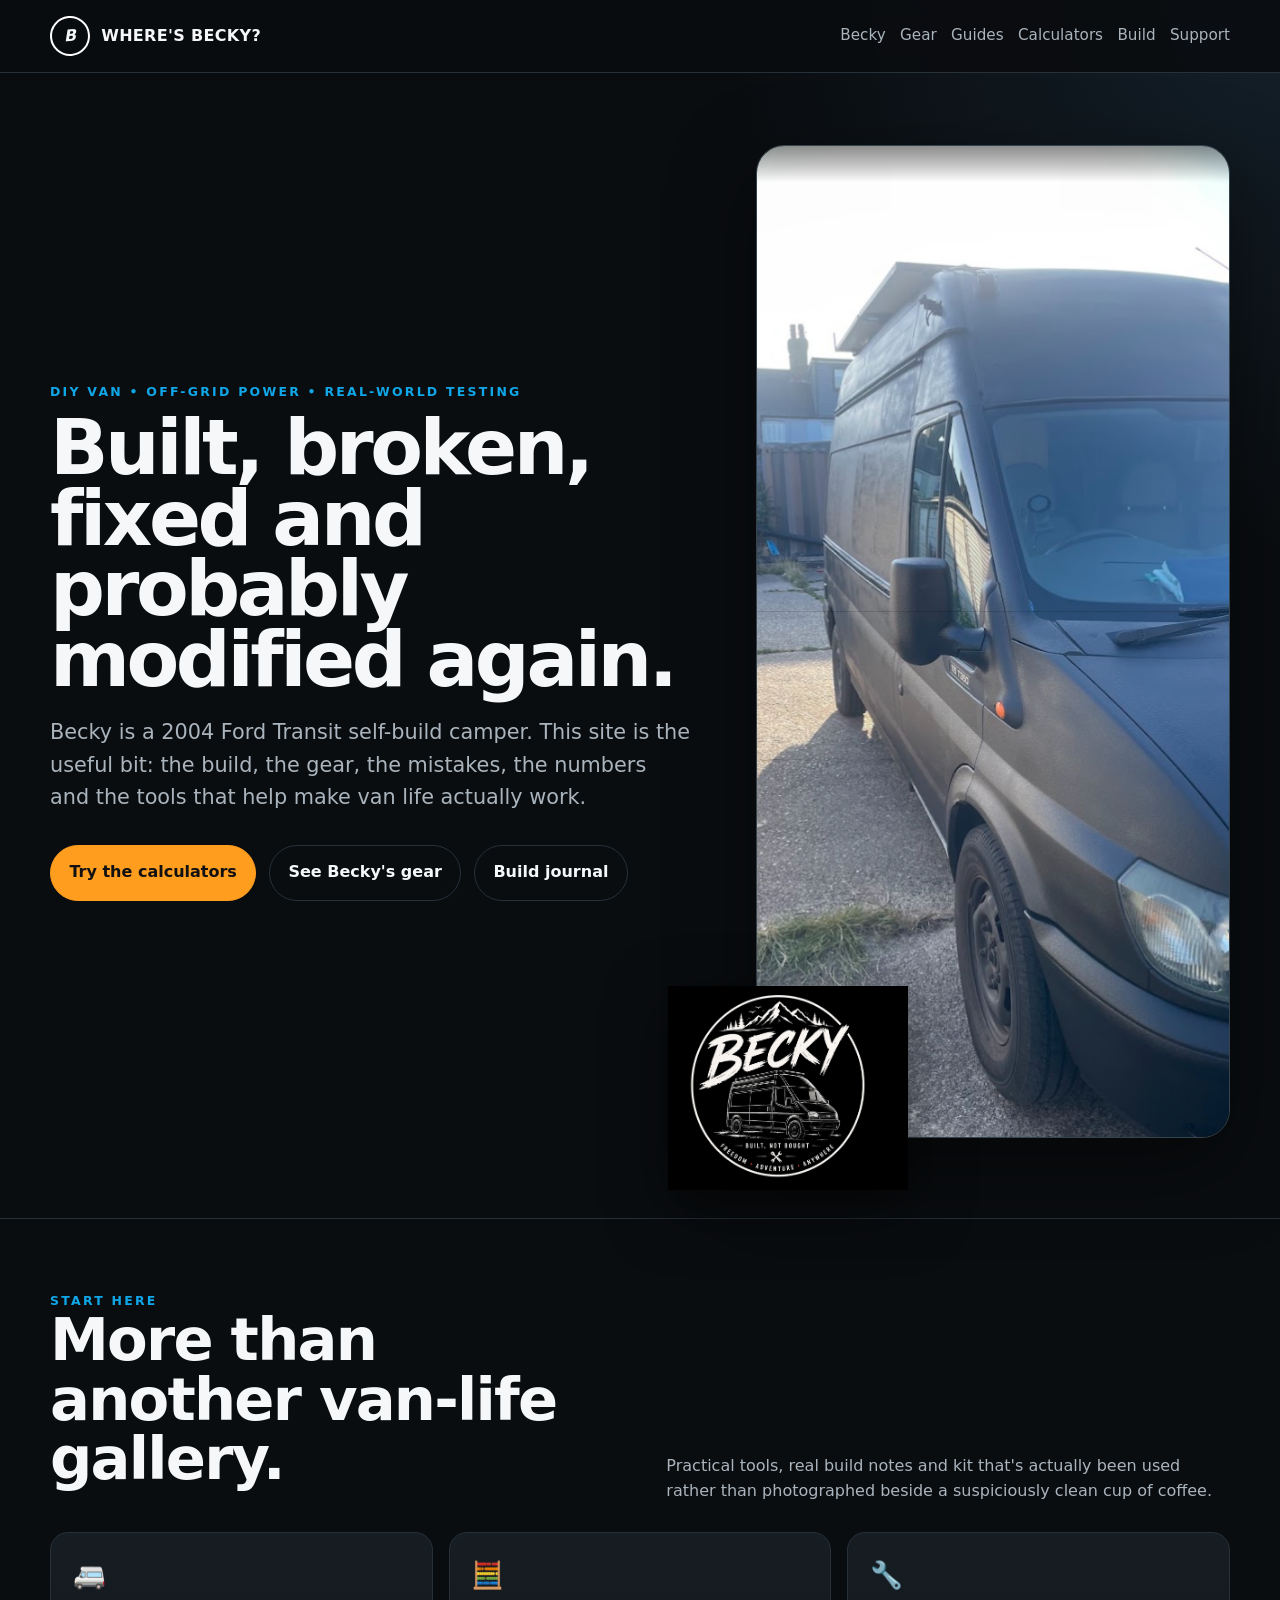
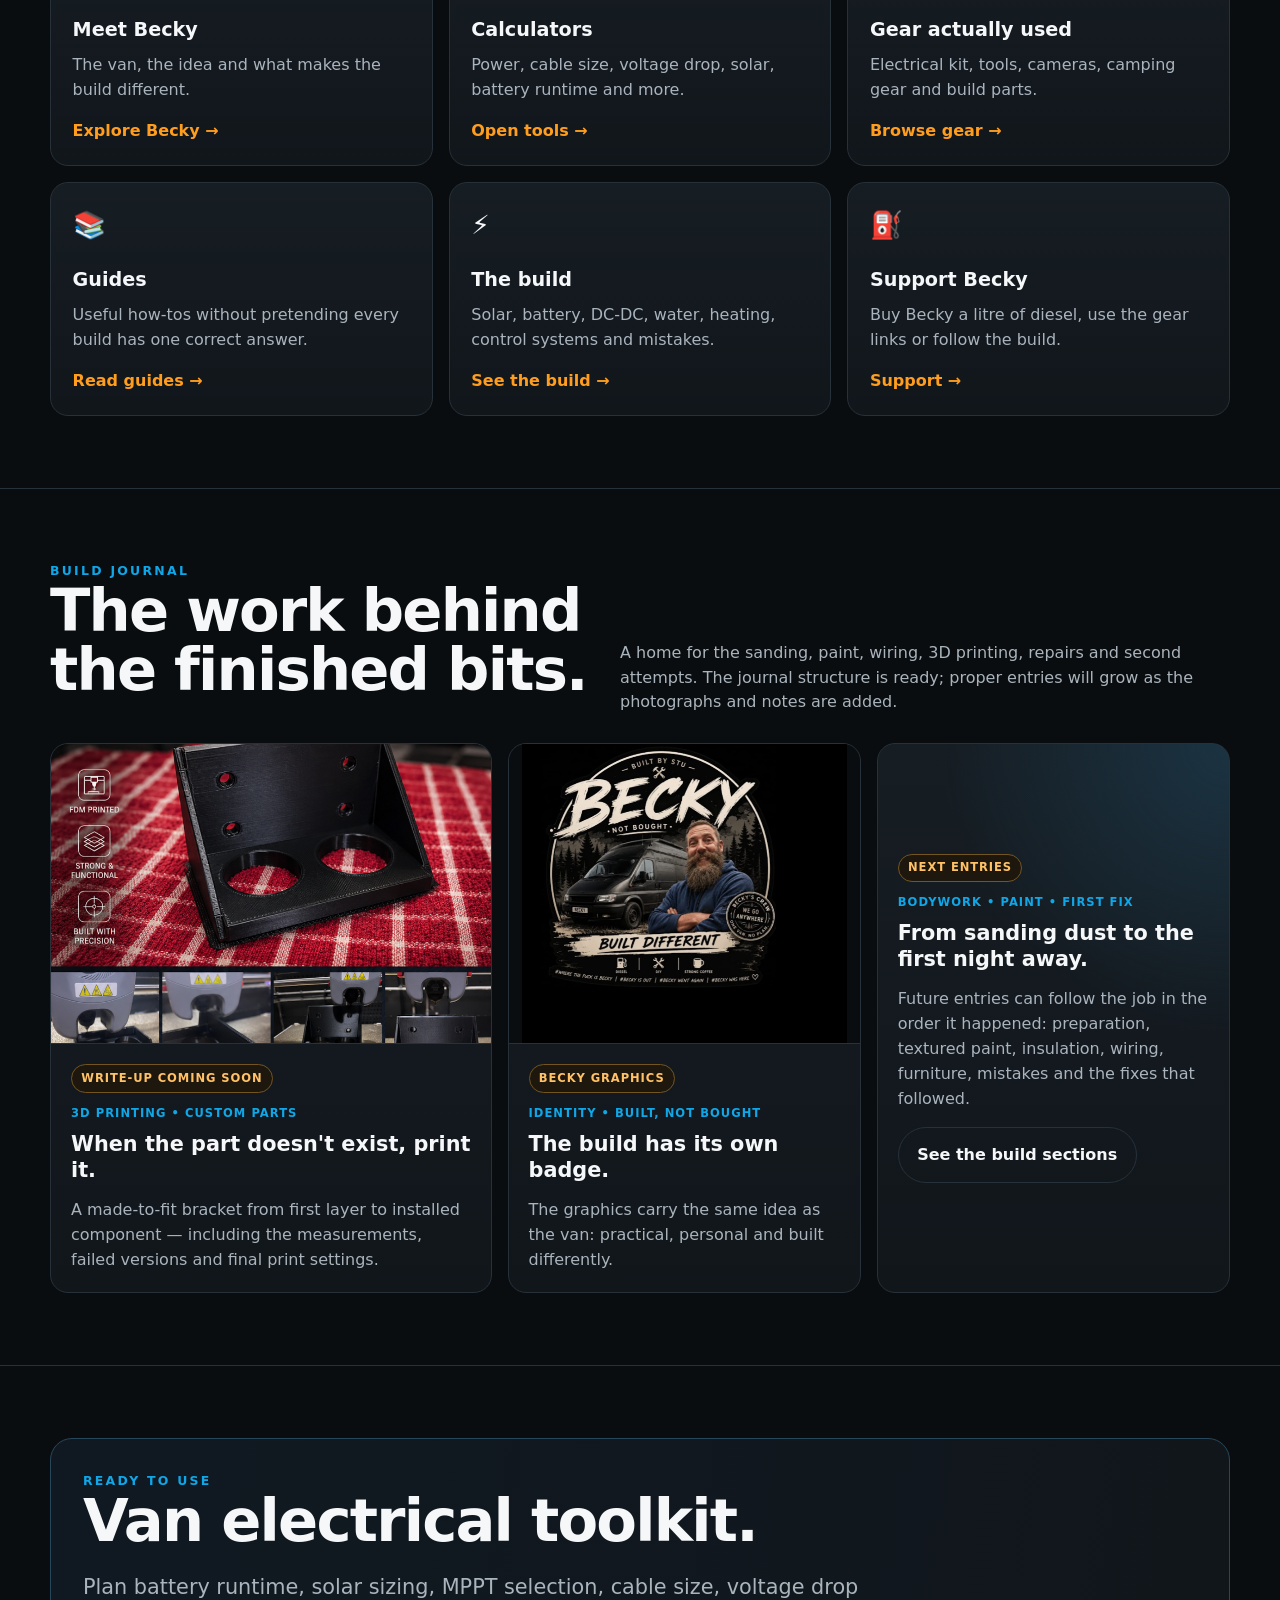
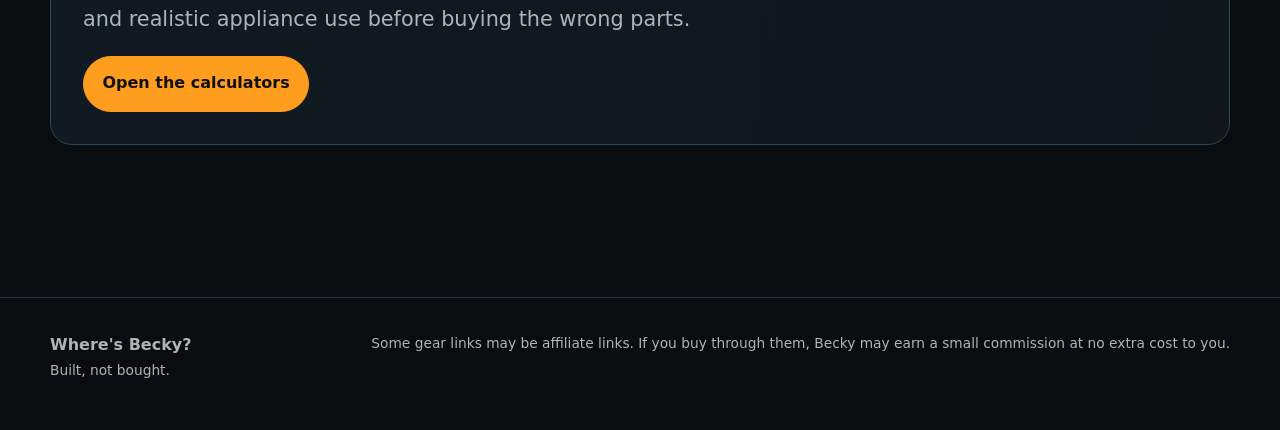
==== commit ee711e82: "Add Becky support links" ====
--- a/index.html
+++ b/index.html
@@ -54,7 +54,7 @@
           <a class="card" href="gear.html"><div class="icon">🔧</div><h3>Gear actually used</h3><p>Electrical kit, tools, cameras, camping gear and build parts.</p><span class="link">Browse gear →</span></a>
           <a class="card" href="guides.html"><div class="icon">📚</div><h3>Guides</h3><p>Useful how-tos without pretending every build has one correct answer.</p><span class="link">Read guides →</span></a>
           <a class="card" href="build.html"><div class="icon">⚡</div><h3>The build</h3><p>Solar, battery, DC-DC, water, heating, control systems and mistakes.</p><span class="link">See the build →</span></a>
-          <a class="card" href="support.html"><div class="icon">☕</div><h3>Support Becky</h3><p>Affiliate links, socials and the future Buy Becky a Coffee corner.</p><span class="link">Support →</span></a>
+          <a class="card" href="support.html"><div class="icon">⛽</div><h3>Support Becky</h3><p>Buy Becky a litre of diesel, use the gear links or follow the build.</p><span class="link">Support →</span></a>
         </div>
       </div>
     </section>
@@ -117,5 +117,8 @@
       <div class="small">Some gear links may be affiliate links. If you buy through them, Becky may earn a small commission at no extra cost to you.</div>
     </div>
   </footer>
+  <!-- Cloudflare Web Analytics -->
+  <script type="module" src="https://static.cloudflareinsights.com/beacon.min.js" data-cf-beacon="{&quot;token&quot;:&quot;f5d13d53947c447f9366c4ed1da155b7&quot;}"></script>
+  <!-- End Cloudflare Web Analytics -->
 </body>
 </html>
--- a/styles.css
+++ b/styles.css
@@ -18,6 +18,7 @@
 .product-media{display:flex;align-items:center;justify-content:center;height:190px;padding:.85rem;overflow:hidden;border-bottom:1px solid var(--line);background:#f5f7f8}.product-media img{display:block;width:100%;height:100%;object-fit:contain;transition:transform .18s ease}.product-card:hover .product-media img{transform:scale(1.035)}.product-media:focus-visible{outline:3px solid var(--blue);outline-offset:-3px}
 @media(max-width:620px){.product-media{height:175px}}
 .status-badge{display:inline-flex;align-items:center;width:max-content;margin-bottom:.75rem;padding:.28rem .58rem;border:1px solid #735522;border-radius:999px;background:#1d170d;color:#ffc267;font-size:.72rem;font-weight:900;letter-spacing:.08em;text-transform:uppercase}.pending-card{border-style:dashed}.pending-card:hover{transform:none;border-color:var(--line)}.support-card{display:flex;flex-direction:column;gap:.2rem}.support-card .btn{align-self:flex-start;margin-top:auto}.support-card strong{color:var(--text)}.disabled-link{opacity:.55;cursor:not-allowed;pointer-events:none}.calculator-hero .content,.calculator-hero h1{max-width:1180px}.calculator-hero .lead{max-width:980px}
+.support-qr-link{display:block;align-self:flex-start;margin-top:1rem}.support-qr{display:block;width:min(100%,180px);height:auto;border:1px solid var(--line);border-radius:12px;background:#fff;padding:.35rem}.support-qr-link:focus-visible{outline:3px solid var(--blue);outline-offset:3px;border-radius:12px}
 .home-hero{padding:4.5rem 0 5rem}.home-hero-grid{display:grid;grid-template-columns:minmax(0,1.15fr) minmax(320px,.85fr);gap:4rem;align-items:center}.home-hero-copy h1{font-size:clamp(3.2rem,6vw,6rem)}.home-hero-visual{position:relative;max-width:500px;justify-self:end}.home-van-photo{display:block;width:100%;aspect-ratio:3/4;object-fit:cover;object-position:center;border:1px solid #35434d;border-radius:28px;box-shadow:0 28px 80px rgba(0,0,0,.5)}.home-crest{position:absolute;left:-88px;bottom:-52px;width:min(52%,240px);height:auto;filter:drop-shadow(0 18px 30px rgba(0,0,0,.6))}.journal-grid{display:grid;grid-template-columns:1.25fr 1fr 1fr;gap:1rem}.journal-card{display:flex;min-width:0;flex-direction:column;overflow:hidden;border:1px solid var(--line);border-radius:18px;background:linear-gradient(180deg,var(--panel2),var(--panel))}.journal-card>img{display:block;width:100%;height:300px;object-fit:cover;background:#090d10;border-bottom:1px solid var(--line)}.journal-graphic>img{object-fit:contain}.journal-copy{display:flex;flex:1;flex-direction:column;padding:1.25rem}.journal-copy h3{font-size:1.3rem;line-height:1.25}.journal-copy p{color:var(--muted);margin:.35rem 0 0}.journal-meta{margin-bottom:.55rem;color:var(--blue);font-size:.72rem;font-weight:900;letter-spacing:.09em;text-transform:uppercase}.journal-next{background:radial-gradient(circle at top right,#1b3342 0,transparent 18rem),linear-gradient(180deg,var(--panel2),var(--panel))}.journal-next .journal-copy{justify-content:center}.journal-next .btn{align-self:flex-start;margin-top:1rem}
 @media(max-width:980px){.home-hero-grid{grid-template-columns:1fr 360px;gap:2.5rem}.journal-grid{grid-template-columns:1fr 1fr}.journal-feature{grid-column:1/-1}.journal-feature>img{height:380px;object-position:center 20%}}
 @media(max-width:820px){.home-hero{padding-top:3.5rem}.home-hero-grid{grid-template-columns:1fr}.home-hero-visual{justify-self:center;width:min(88%,500px);margin-top:1rem}.home-crest{left:-35px;bottom:-35px;width:180px}.journal-grid{grid-template-columns:1fr}.journal-feature{grid-column:auto}.journal-card>img,.journal-feature>img{height:280px}.support-card{min-height:230px}.calculator-hero .content,.calculator-hero h1{max-width:100%}}
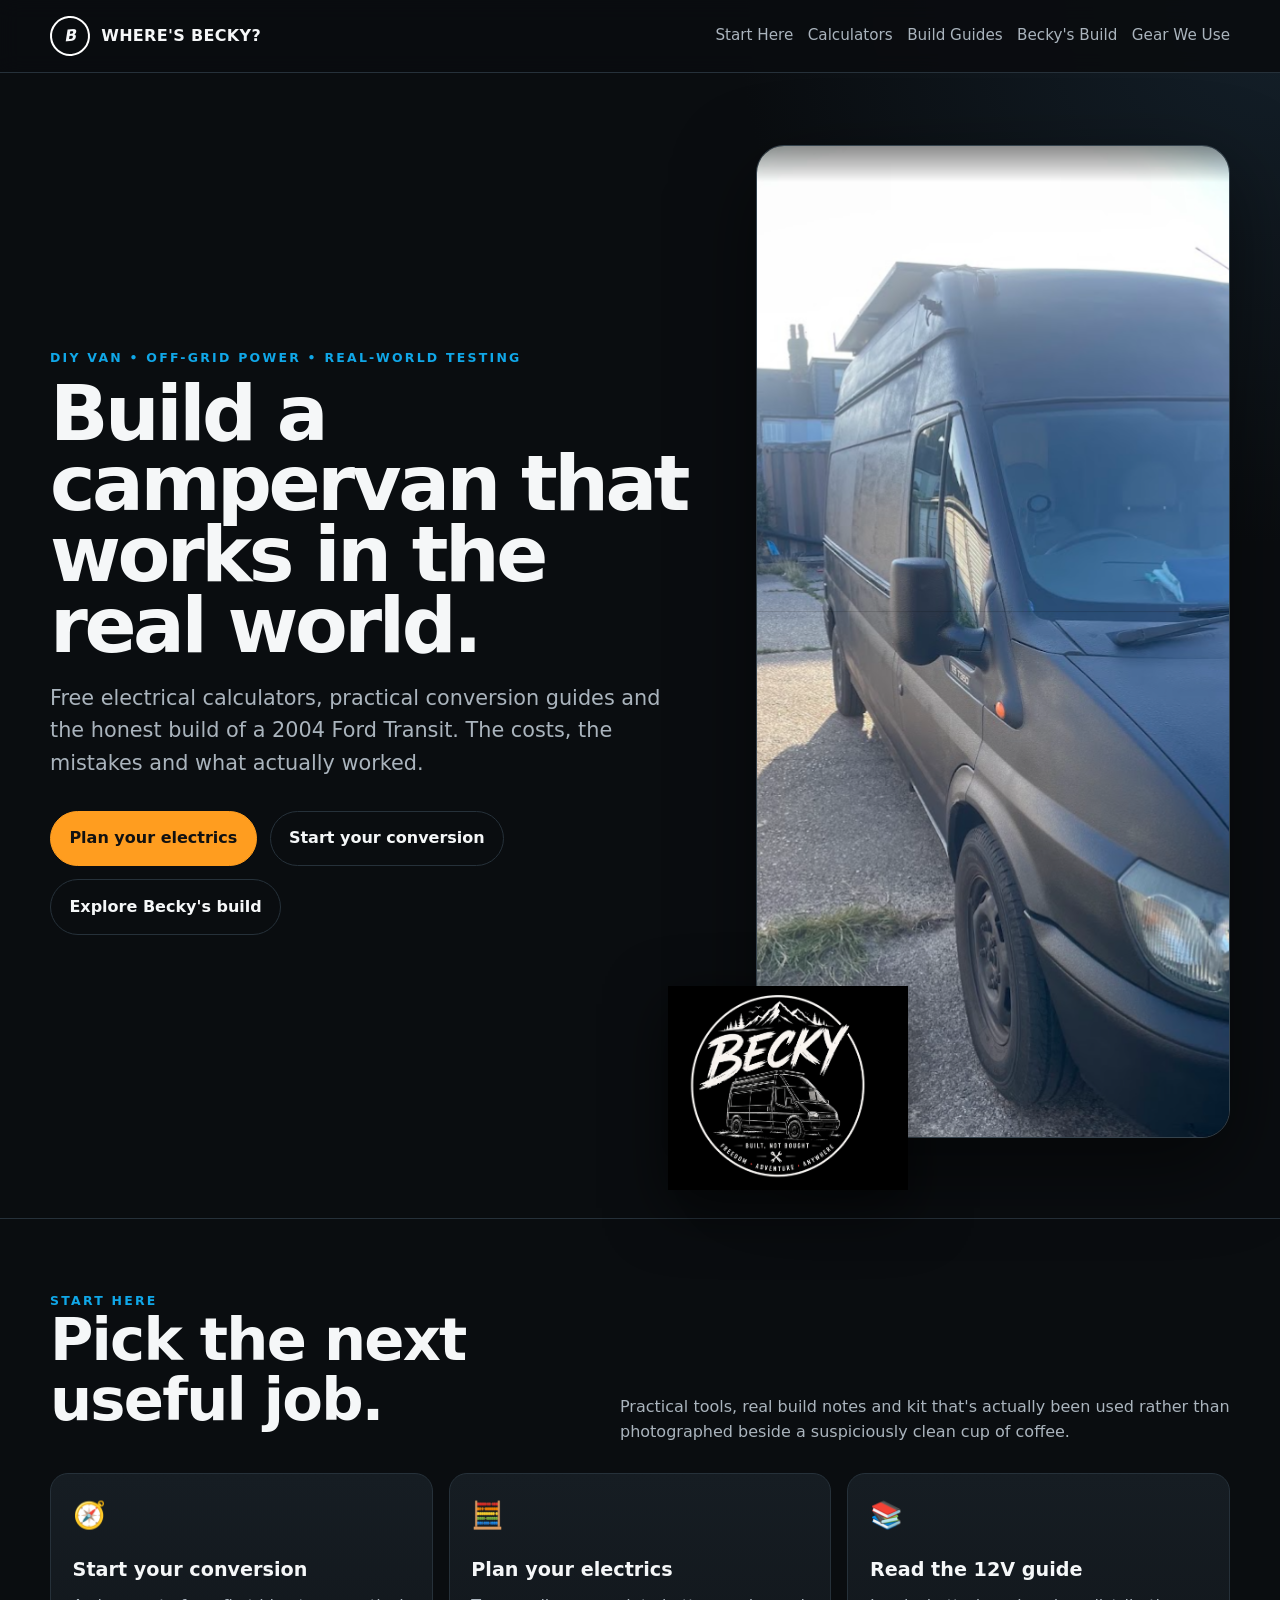
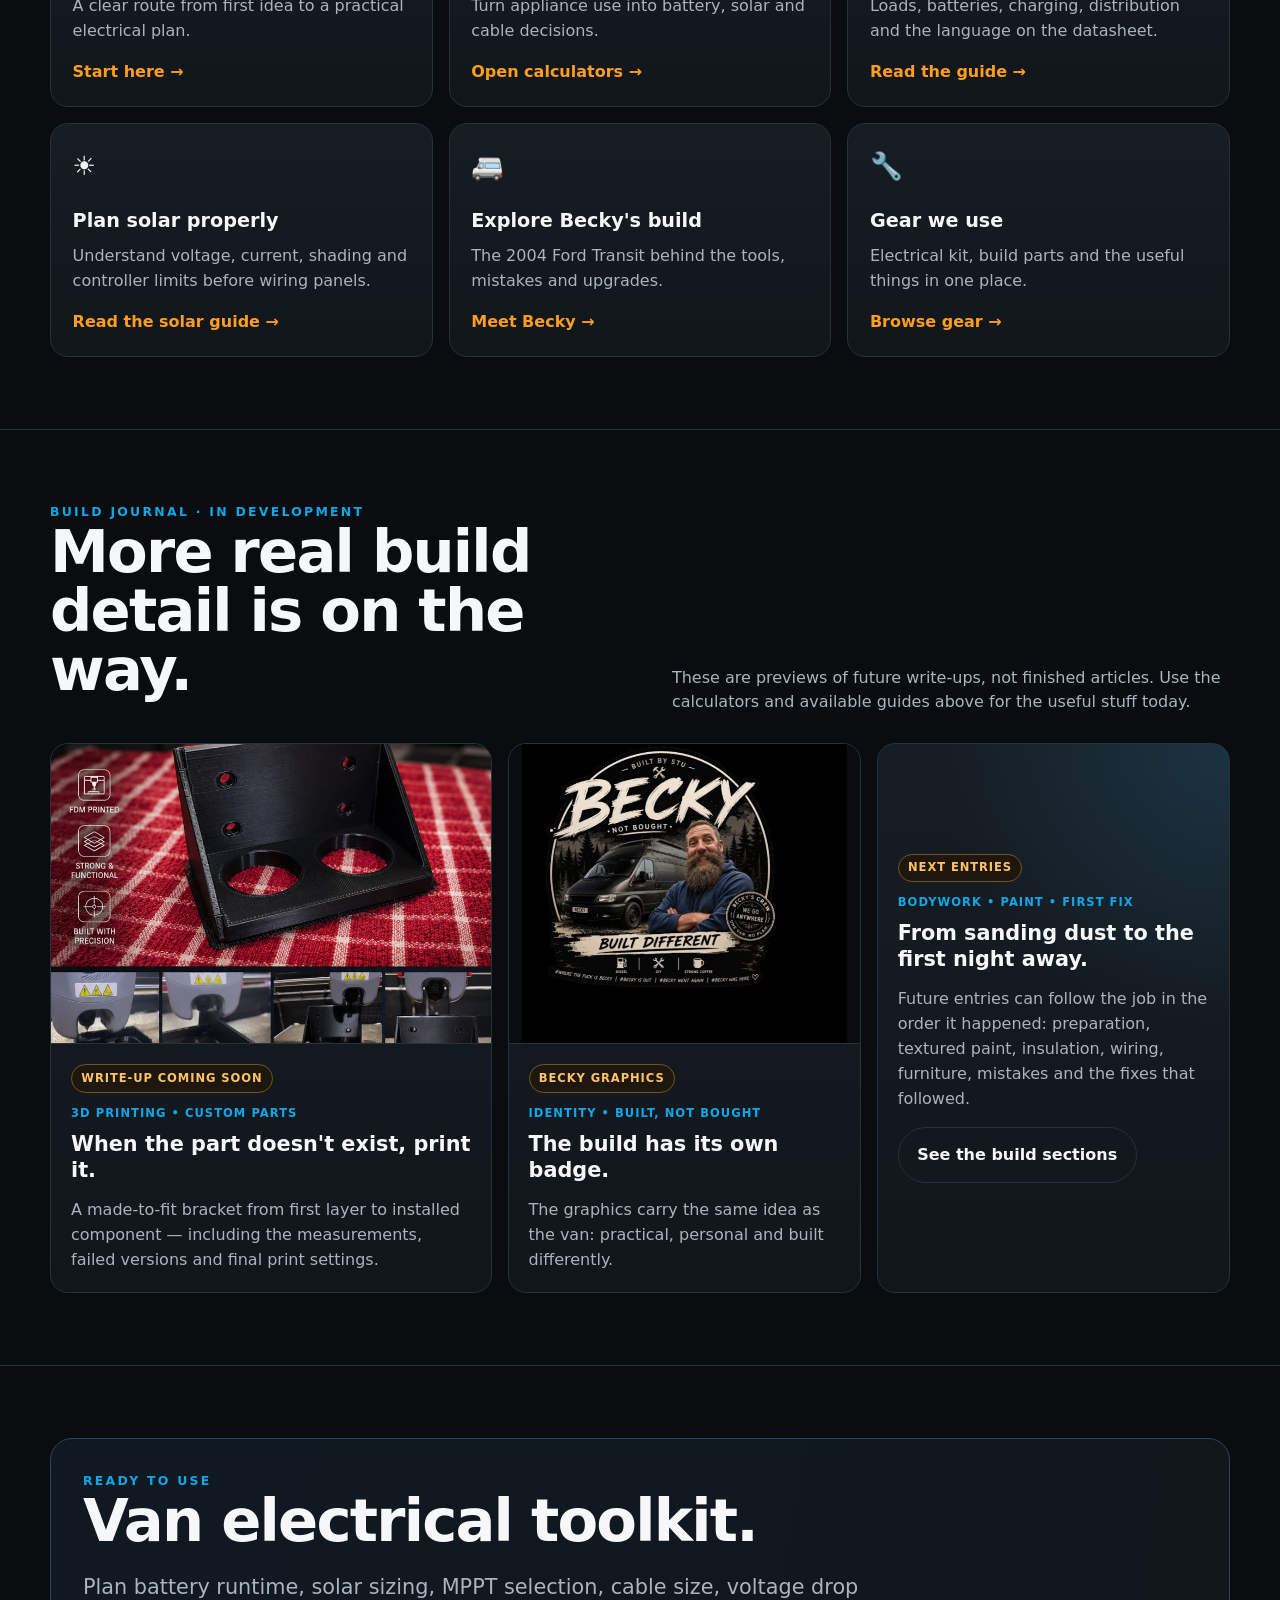
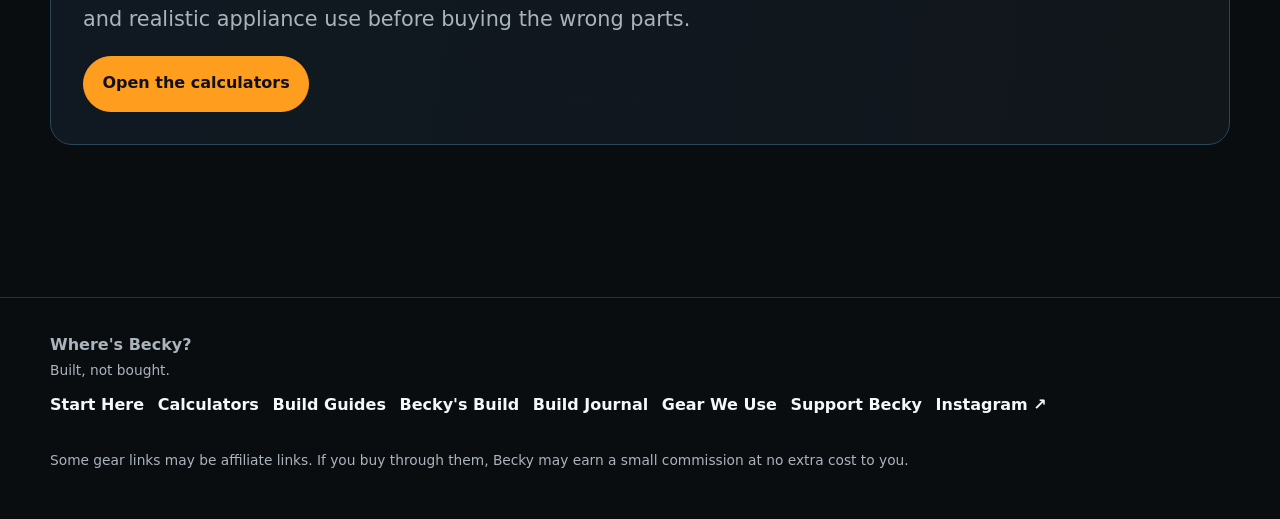
==== commit ef56ee6e: "Phase 1: restructure navigation and visitor journeys" ====
--- a/index.html
+++ b/index.html
@@ -12,12 +12,11 @@
     <div class="wrap nav">
       <a class="brand" href="index.html" aria-current="page"><span class="brand-mark">B</span><span>WHERE'S BECKY?</span></a>
       <nav class="nav-links" aria-label="Main navigation">
-        <a href="becky.html">Becky</a>
-        <a href="gear.html">Gear</a>
-        <a href="guides.html">Guides</a>
+        <a href="start-here.html">Start Here</a>
         <a href="calculators.html">Calculators</a>
-        <a href="build.html">Build</a>
-        <a href="support.html">Support</a>
+        <a href="guides.html">Build Guides</a>
+        <a href="becky.html">Becky's Build</a>
+        <a href="gear.html">Gear We Use</a>
       </nav>
     </div>
   </header>
@@ -27,12 +26,12 @@
       <div class="wrap home-hero-grid">
         <div class="home-hero-copy">
           <div class="eyebrow">DIY VAN • OFF-GRID POWER • REAL-WORLD TESTING</div>
-          <h1>Built, broken, fixed and probably modified again.</h1>
-          <p class="lead">Becky is a 2004 Ford Transit self-build camper. This site is the useful bit: the build, the gear, the mistakes, the numbers and the tools that help make van life actually work.</p>
+          <h1>Build a campervan that works in the real world.</h1>
+          <p class="lead">Free electrical calculators, practical conversion guides and the honest build of a 2004 Ford Transit. The costs, the mistakes and what actually worked.</p>
           <div class="hero-actions">
-            <a class="btn primary" href="calculators.html">Try the calculators</a>
-            <a class="btn secondary" href="gear.html">See Becky's gear</a>
-            <a class="btn secondary" href="#journal">Build journal</a>
+            <a class="btn primary" href="calculators.html#usage">Plan your electrics</a>
+            <a class="btn secondary" href="start-here.html">Start your conversion</a>
+            <a class="btn secondary" href="becky.html">Explore Becky's build</a>
           </div>
         </div>
         <div class="home-hero-visual" aria-label="Becky, the 2004 Ford Transit campervan">
@@ -45,16 +44,16 @@
     <section class="section">
       <div class="wrap">
         <div class="section-head">
-          <div><div class="eyebrow">START HERE</div><h2>More than another van-life gallery.</h2></div>
+          <div><div class="eyebrow">START HERE</div><h2>Pick the next useful job.</h2></div>
           <p>Practical tools, real build notes and kit that's actually been used rather than photographed beside a suspiciously clean cup of coffee.</p>
         </div>
         <div class="grid">
-          <a class="card" href="becky.html"><div class="icon">🚐</div><h3>Meet Becky</h3><p>The van, the idea and what makes the build different.</p><span class="link">Explore Becky →</span></a>
-          <a class="card" href="calculators.html"><div class="icon">🧮</div><h3>Calculators</h3><p>Power, cable size, voltage drop, solar, battery runtime and more.</p><span class="link">Open tools →</span></a>
-          <a class="card" href="gear.html"><div class="icon">🔧</div><h3>Gear actually used</h3><p>Electrical kit, tools, cameras, camping gear and build parts.</p><span class="link">Browse gear →</span></a>
-          <a class="card" href="guides.html"><div class="icon">📚</div><h3>Guides</h3><p>Useful how-tos without pretending every build has one correct answer.</p><span class="link">Read guides →</span></a>
-          <a class="card" href="build.html"><div class="icon">⚡</div><h3>The build</h3><p>Solar, battery, DC-DC, water, heating, control systems and mistakes.</p><span class="link">See the build →</span></a>
-          <a class="card" href="support.html"><div class="icon">⛽</div><h3>Support Becky</h3><p>Buy Becky a litre of diesel, use the gear links or follow the build.</p><span class="link">Support →</span></a>
+          <a class="card" href="start-here.html"><div class="icon">🧭</div><h3>Start your conversion</h3><p>A clear route from first idea to a practical electrical plan.</p><span class="link">Start here →</span></a>
+          <a class="card" href="calculators.html#usage"><div class="icon">🧮</div><h3>Plan your electrics</h3><p>Turn appliance use into battery, solar and cable decisions.</p><span class="link">Open calculators →</span></a>
+          <a class="card" href="guide-planning-12v.html"><div class="icon">📚</div><h3>Read the 12V guide</h3><p>Loads, batteries, charging, distribution and the language on the datasheet.</p><span class="link">Read the guide →</span></a>
+          <a class="card" href="guide-solar-series-parallel.html"><div class="icon">☀️</div><h3>Plan solar properly</h3><p>Understand voltage, current, shading and controller limits before wiring panels.</p><span class="link">Read the solar guide →</span></a>
+          <a class="card" href="becky.html"><div class="icon">🚐</div><h3>Explore Becky's build</h3><p>The 2004 Ford Transit behind the tools, mistakes and upgrades.</p><span class="link">Meet Becky →</span></a>
+          <a class="card" href="gear.html"><div class="icon">🔧</div><h3>Gear we use</h3><p>Electrical kit, build parts and the useful things in one place.</p><span class="link">Browse gear →</span></a>
         </div>
       </div>
     </section>
@@ -62,8 +61,8 @@
     <section class="section anchor-offset" id="journal">
       <div class="wrap">
         <div class="section-head">
-          <div><div class="eyebrow">BUILD JOURNAL</div><h2>The work behind the finished bits.</h2></div>
-          <p>A home for the sanding, paint, wiring, 3D printing, repairs and second attempts. The journal structure is ready; proper entries will grow as the photographs and notes are added.</p>
+          <div><div class="eyebrow">BUILD JOURNAL · IN DEVELOPMENT</div><h2>More real build detail is on the way.</h2></div>
+          <p>These are previews of future write-ups, not finished articles. Use the calculators and available guides above for the useful stuff today.</p>
         </div>
         <div class="journal-grid">
           <article class="journal-card journal-feature">
@@ -113,7 +112,7 @@
 
   <footer class="footer">
     <div class="wrap footer-inner">
-      <div><strong>Where's Becky?</strong><br><span class="small">Built, not bought.</span></div>
+      <div><strong>Where's Becky?</strong><br><span class="small">Built, not bought.</span><nav class="footer-links" aria-label="Footer navigation"><a href="start-here.html">Start Here</a><a href="calculators.html">Calculators</a><a href="guides.html">Build Guides</a><a href="becky.html">Becky's Build</a><a href="build.html">Build Journal</a><a href="gear.html">Gear We Use</a><a href="support.html">Support Becky</a><a href="https://www.instagram.com/wherethefuckisbecky/" target="_blank" rel="noopener noreferrer">Instagram ↗</a></nav></div>
       <div class="small">Some gear links may be affiliate links. If you buy through them, Becky may earn a small commission at no extra cost to you.</div>
     </div>
   </footer>
--- a/styles.css
+++ b/styles.css
@@ -19,6 +19,7 @@
 @media(max-width:620px){.product-media{height:175px}}
 .status-badge{display:inline-flex;align-items:center;width:max-content;margin-bottom:.75rem;padding:.28rem .58rem;border:1px solid #735522;border-radius:999px;background:#1d170d;color:#ffc267;font-size:.72rem;font-weight:900;letter-spacing:.08em;text-transform:uppercase}.pending-card{border-style:dashed}.pending-card:hover{transform:none;border-color:var(--line)}.support-card{display:flex;flex-direction:column;gap:.2rem}.support-card .btn{align-self:flex-start;margin-top:auto}.support-card strong{color:var(--text)}.disabled-link{opacity:.55;cursor:not-allowed;pointer-events:none}.calculator-hero .content,.calculator-hero h1{max-width:1180px}.calculator-hero .lead{max-width:980px}
 .support-qr-link{display:block;align-self:flex-start;margin-top:1rem}.support-qr{display:block;width:min(100%,180px);height:auto;border:1px solid var(--line);border-radius:12px;background:#fff;padding:.35rem}.support-qr-link:focus-visible{outline:3px solid var(--blue);outline-offset:3px;border-radius:12px}
+.footer-links{display:flex;flex-wrap:wrap;gap:.35rem .85rem;margin-top:.65rem}.footer-links a{color:var(--text);font-weight:800}.footer-links a:hover{color:var(--orange)}
 .home-hero{padding:4.5rem 0 5rem}.home-hero-grid{display:grid;grid-template-columns:minmax(0,1.15fr) minmax(320px,.85fr);gap:4rem;align-items:center}.home-hero-copy h1{font-size:clamp(3.2rem,6vw,6rem)}.home-hero-visual{position:relative;max-width:500px;justify-self:end}.home-van-photo{display:block;width:100%;aspect-ratio:3/4;object-fit:cover;object-position:center;border:1px solid #35434d;border-radius:28px;box-shadow:0 28px 80px rgba(0,0,0,.5)}.home-crest{position:absolute;left:-88px;bottom:-52px;width:min(52%,240px);height:auto;filter:drop-shadow(0 18px 30px rgba(0,0,0,.6))}.journal-grid{display:grid;grid-template-columns:1.25fr 1fr 1fr;gap:1rem}.journal-card{display:flex;min-width:0;flex-direction:column;overflow:hidden;border:1px solid var(--line);border-radius:18px;background:linear-gradient(180deg,var(--panel2),var(--panel))}.journal-card>img{display:block;width:100%;height:300px;object-fit:cover;background:#090d10;border-bottom:1px solid var(--line)}.journal-graphic>img{object-fit:contain}.journal-copy{display:flex;flex:1;flex-direction:column;padding:1.25rem}.journal-copy h3{font-size:1.3rem;line-height:1.25}.journal-copy p{color:var(--muted);margin:.35rem 0 0}.journal-meta{margin-bottom:.55rem;color:var(--blue);font-size:.72rem;font-weight:900;letter-spacing:.09em;text-transform:uppercase}.journal-next{background:radial-gradient(circle at top right,#1b3342 0,transparent 18rem),linear-gradient(180deg,var(--panel2),var(--panel))}.journal-next .journal-copy{justify-content:center}.journal-next .btn{align-self:flex-start;margin-top:1rem}
 @media(max-width:980px){.home-hero-grid{grid-template-columns:1fr 360px;gap:2.5rem}.journal-grid{grid-template-columns:1fr 1fr}.journal-feature{grid-column:1/-1}.journal-feature>img{height:380px;object-position:center 20%}}
 @media(max-width:820px){.home-hero{padding-top:3.5rem}.home-hero-grid{grid-template-columns:1fr}.home-hero-visual{justify-self:center;width:min(88%,500px);margin-top:1rem}.home-crest{left:-35px;bottom:-35px;width:180px}.journal-grid{grid-template-columns:1fr}.journal-feature{grid-column:auto}.journal-card>img,.journal-feature>img{height:280px}.support-card{min-height:230px}.calculator-hero .content,.calculator-hero h1{max-width:100%}}
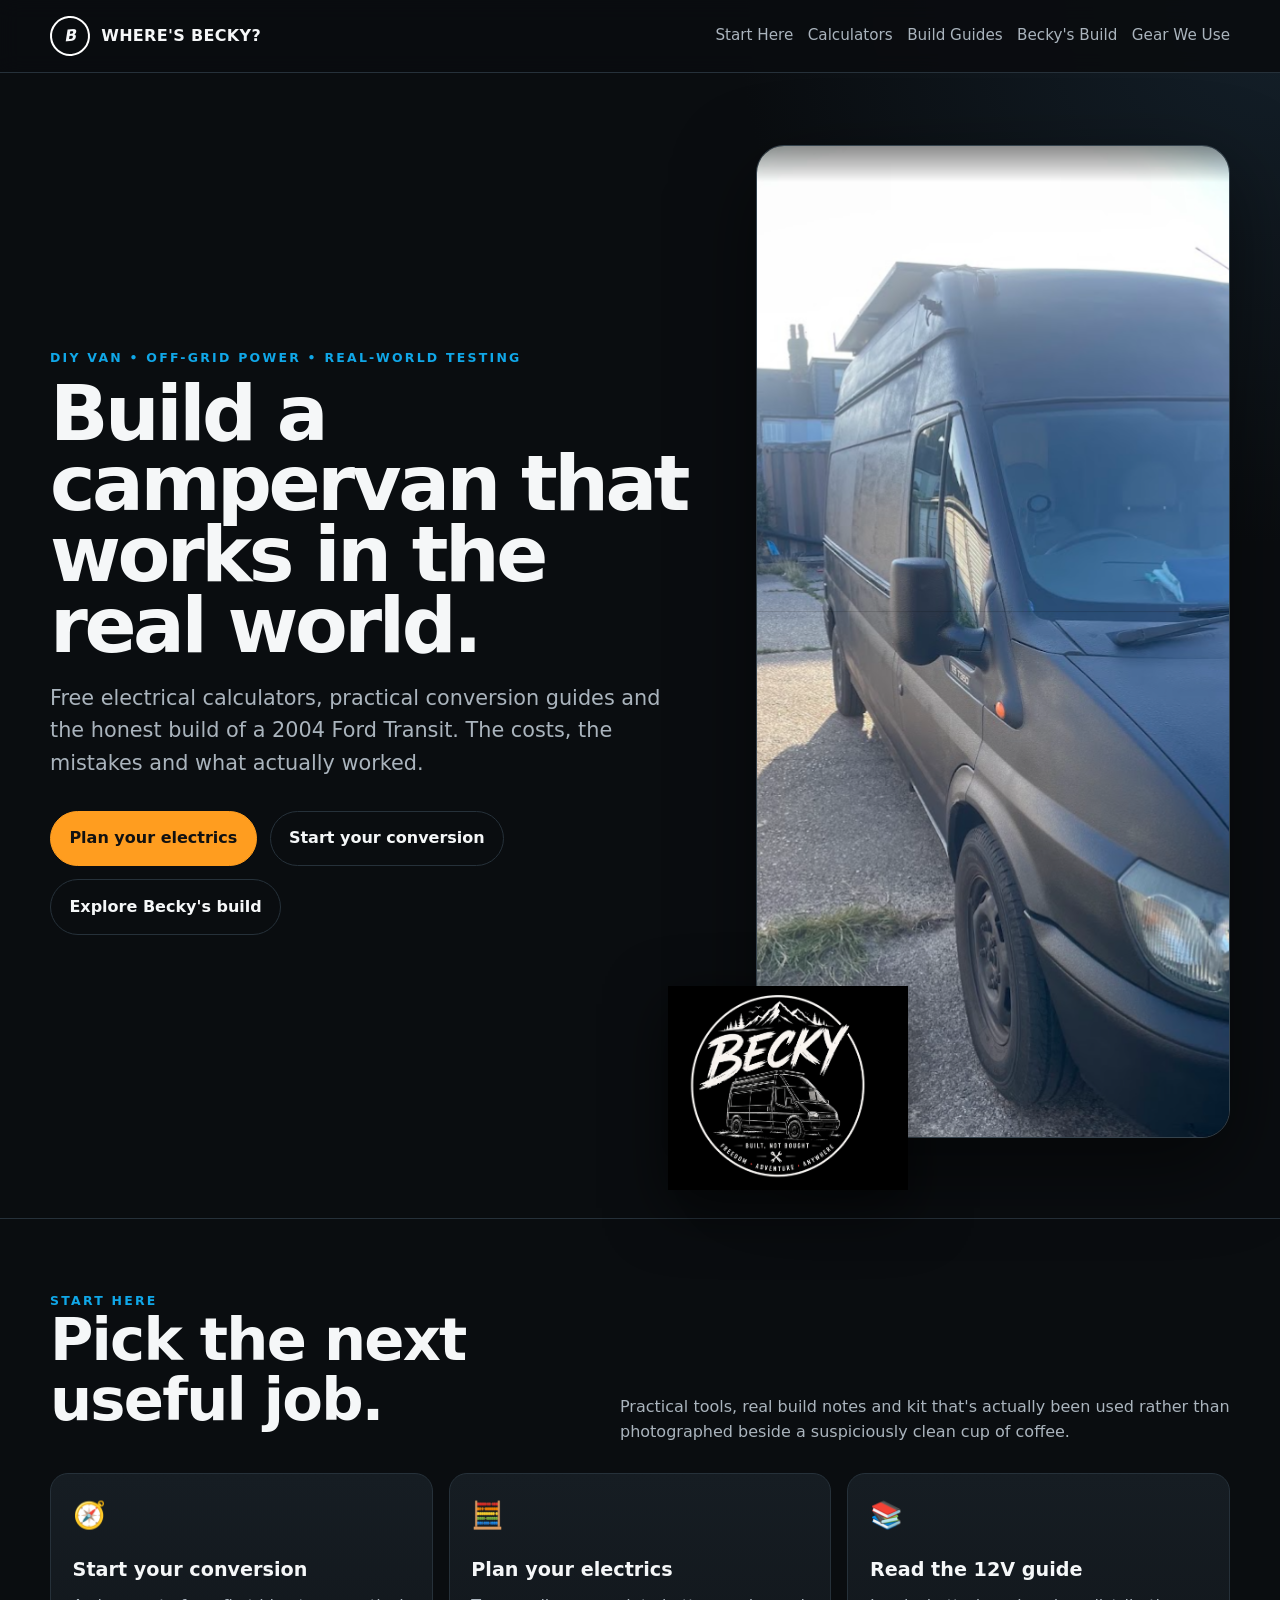
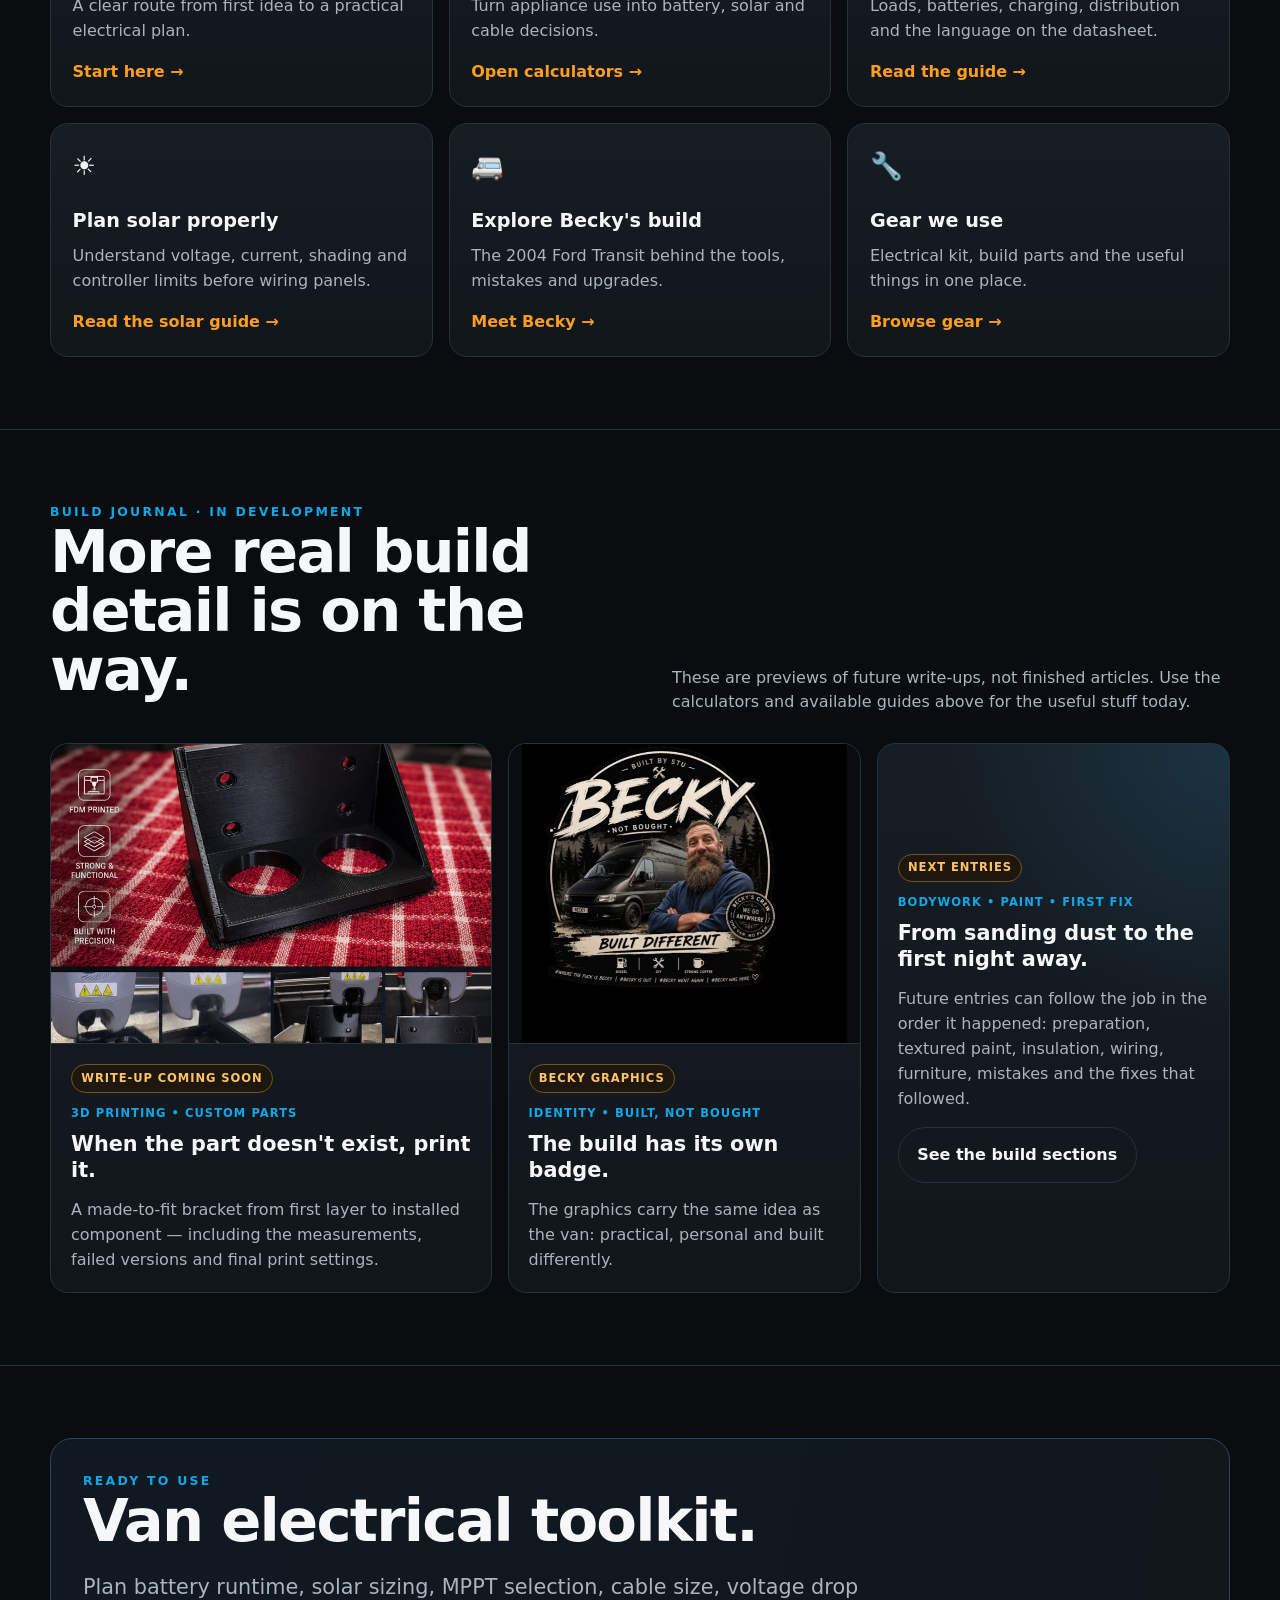
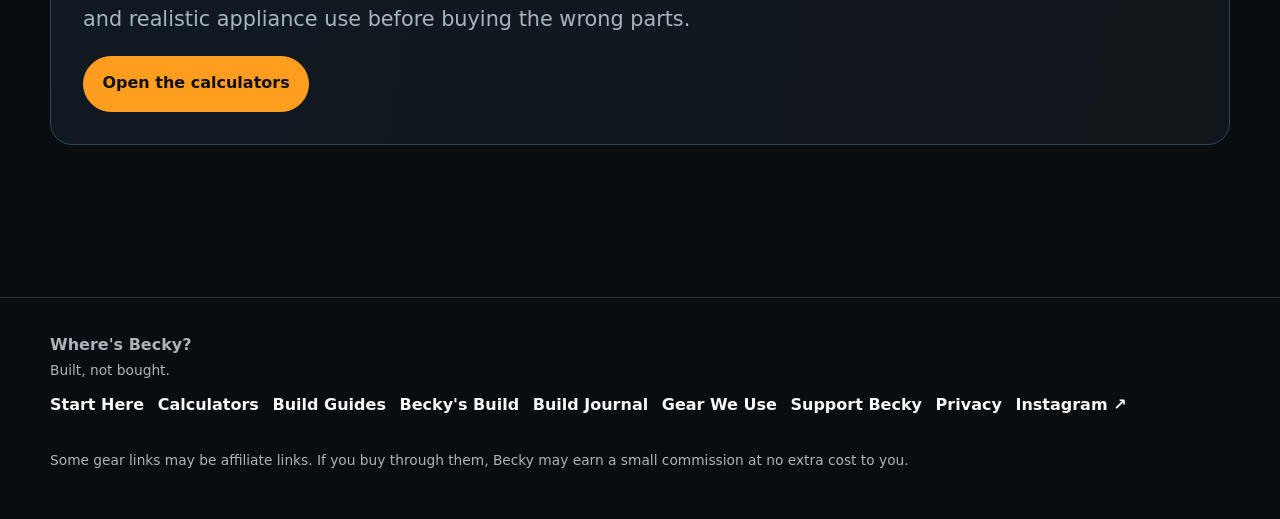
==== commit 1a6a25fe: "Phase 2: add technical SEO foundations" ====
--- a/index.html
+++ b/index.html
@@ -4,8 +4,11 @@
   <meta charset="utf-8">
   <meta name="viewport" content="width=device-width,initial-scale=1">
   <meta name="description" content="Where's Becky? A 2004 Ford Transit campervan build, practical off-grid electrical guides, calculators, gear and an honest build journal.">
-  <title>Home | Where's Becky?</title>
+  <title>DIY Campervan Build, Guides &amp; Calculators | Where's Becky?</title>
+  <link rel="canonical" href="https://wheresbecky.co.uk/">
+  <meta property="og:title" content="DIY Campervan Build, Guides &amp; Calculators | Where's Becky?"><meta property="og:description" content="Free electrical calculators, practical conversion guides and the honest build of a 2004 Ford Transit."><meta property="og:url" content="https://wheresbecky.co.uk/"><meta property="og:type" content="website"><meta property="og:image" content="https://wheresbecky.co.uk/assets/home/becky-real.png"><meta property="og:site_name" content="Where's Becky?"><meta name="twitter:card" content="summary_large_image"><meta name="twitter:title" content="DIY Campervan Build, Guides &amp; Calculators | Where's Becky?"><meta name="twitter:description" content="Free electrical calculators, practical conversion guides and the honest build of a 2004 Ford Transit."><meta name="twitter:image" content="https://wheresbecky.co.uk/assets/home/becky-real.png">
   <link rel="stylesheet" href="styles.css">
+  <script type="application/ld+json">{"@context":"https://schema.org","@type":"WebSite","name":"Where's Becky?","url":"https://wheresbecky.co.uk/"}</script>
 </head>
 <body>
   <header class="site-header">
@@ -112,7 +115,7 @@
 
   <footer class="footer">
     <div class="wrap footer-inner">
-      <div><strong>Where's Becky?</strong><br><span class="small">Built, not bought.</span><nav class="footer-links" aria-label="Footer navigation"><a href="start-here.html">Start Here</a><a href="calculators.html">Calculators</a><a href="guides.html">Build Guides</a><a href="becky.html">Becky's Build</a><a href="build.html">Build Journal</a><a href="gear.html">Gear We Use</a><a href="support.html">Support Becky</a><a href="https://www.instagram.com/wherethefuckisbecky/" target="_blank" rel="noopener noreferrer">Instagram ↗</a></nav></div>
+      <div><strong>Where's Becky?</strong><br><span class="small">Built, not bought.</span><nav class="footer-links" aria-label="Footer navigation"><a href="start-here.html">Start Here</a><a href="calculators.html">Calculators</a><a href="guides.html">Build Guides</a><a href="becky.html">Becky's Build</a><a href="build.html">Build Journal</a><a href="gear.html">Gear We Use</a><a href="support.html">Support Becky</a><a href="privacy.html">Privacy</a><a href="https://www.instagram.com/wherethefuckisbecky/" target="_blank" rel="noopener noreferrer">Instagram ↗</a></nav></div>
       <div class="small">Some gear links may be affiliate links. If you buy through them, Becky may earn a small commission at no extra cost to you.</div>
     </div>
   </footer>
--- a/styles.css
+++ b/styles.css
@@ -4,7 +4,7 @@
 @media(max-width:820px){.nav{align-items:flex-start;padding:.9rem 0;flex-direction:column}.nav-links{gap:.6rem .9rem}.hero{padding-top:4rem}.grid,.calc-grid,.calc-grid.three,.result-grid{grid-template-columns:1fr}.section-head{align-items:flex-start;flex-direction:column}.device-table{display:block;overflow-x:auto;white-space:nowrap}.calculator{padding:1rem}.page-hero{padding-top:3rem}.controller-item{grid-template-columns:1fr}.controller-name{grid-column:auto}}
 .manual-link{color:#8bd7ff;font-weight:800;white-space:nowrap}.manual-modal{position:fixed;inset:0;z-index:1000;display:grid;place-items:center;padding:1rem;background:rgba(3,7,10,.82)}.manual-modal[hidden]{display:none}.manual-dialog{width:min(1100px,100%);height:min(88vh,900px);display:flex;flex-direction:column;background:var(--panel);border:1px solid var(--line);border-radius:16px;box-shadow:0 20px 80px rgba(0,0,0,.5);overflow:hidden}.manual-dialog-head{display:flex;align-items:center;justify-content:space-between;gap:1rem;padding:.8rem 1rem;border-bottom:1px solid var(--line)}.manual-dialog-head h3{margin:0;font-size:1rem}.manual-close{border:0;background:transparent;color:var(--text);font-size:1.8rem;line-height:1;cursor:pointer}.manual-frame-wrap{flex:1;background:#fff}.manual-frame-wrap iframe{width:100%;height:100%;border:0}.manual-actions{display:flex;justify-content:flex-end;gap:.65rem;padding:.75rem 1rem;border-top:1px solid var(--line)}.manual-open{overflow:hidden}
 .manual-dialog{width:90vw;height:90vh;max-width:1100px}
-.back-link{display:inline-block;color:var(--muted);font-weight:800;margin-bottom:1.5rem}.guide-article{padding-top:1rem}.guide-layout{display:grid;grid-template-columns:minmax(0,1fr) 260px;gap:2rem;align-items:start}.guide-main{max-width:850px}.guide-main h2{font-size:clamp(1.65rem,3vw,2.35rem);margin:3rem 0 1rem}.guide-main h3{font-size:1rem}.lede{font-size:1.25rem;color:var(--text)!important;line-height:1.65}.circuit-card{background:#0c1115;border:1px solid var(--line);border-radius:18px;padding:1rem;margin:1.4rem 0 2rem;overflow:auto}.circuit-svg{display:block;width:100%;min-width:720px;height:auto}.circuit-svg text{fill:var(--text);font:700 14px Inter,ui-sans-serif,system-ui,sans-serif;text-anchor:middle}.circuit-svg .wire{fill:none;stroke-width:4;stroke-linecap:round;stroke-linejoin:round}.circuit-svg .wire-red{stroke:#ff6b6b}.circuit-svg .wire-blue{stroke:#10a7e8}.circuit-svg .wire-black{stroke:#aab4bd}.circuit-svg .component rect{fill:#161d23;stroke:#71818d;stroke-width:2}.circuit-svg .component.solar-panel rect,.circuit-svg .component.solar rect{stroke:#bd8a38}.circuit-svg .component.controller rect{stroke:#10a7e8}.circuit-svg .component.protection path,.circuit-svg .component.solar-panel path,.circuit-svg .component.solar path{fill:none;stroke:#f5f7f8;stroke-width:2}.circuit-svg .component.bus rect{stroke:#42c78a}.circuit-svg .component.load path{fill:none;stroke:#f5f7f8;stroke-width:2}.circuit-svg .diagram-label{font-size:12px;font-weight:600}.circuit-svg .blue-label{fill:#10a7e8}.circuit-svg .red-label{fill:#ff6b6b}.circuit-svg .black-label{fill:#aab4bd}.diagram-caption{color:var(--muted);font-size:.84rem;margin:.65rem 0 0}.formula{display:grid;gap:.25rem;background:#101922;border-left:3px solid var(--blue);border-radius:8px;padding:1rem 1.1rem;margin:1.25rem 0;color:var(--text)}.formula span{color:var(--muted);font-size:.9rem}.definition-grid{display:grid;grid-template-columns:repeat(2,minmax(0,1fr));gap:.8rem}.definition-grid>div{background:linear-gradient(180deg,var(--panel2),var(--panel));border:1px solid var(--line);border-radius:14px;padding:1rem}.definition-grid p{margin:.3rem 0 0}.guide-steps{padding-left:1.35rem}.guide-steps li{padding:.35rem 0 .35rem .25rem;color:var(--muted)}.guide-steps strong,.guide-main strong{color:var(--text)}.guide-aside{display:grid;gap:1rem;position:sticky;top:95px}.aside-card{background:linear-gradient(180deg,var(--panel2),var(--panel));border:1px solid var(--line);border-radius:16px;padding:1.1rem}.aside-card p{color:var(--muted);font-size:.92rem}.aside-card .btn{width:100%;font-size:.85rem}.comparison-table{border:1px solid var(--line);border-radius:14px;overflow:hidden}.comparison-row{display:grid;grid-template-columns:1fr 1fr 1fr 2fr;gap:0;border-top:1px solid var(--line);padding:.8rem}.comparison-row:first-child{border-top:0}.comparison-row>*{padding-right:.7rem}.comparison-row span{color:var(--muted)}.comparison-head{background:#161d23;color:var(--muted);font-size:.78rem;text-transform:uppercase;letter-spacing:.06em}.comparison-head strong{color:var(--muted)}
+.back-link{display:inline-block;color:var(--muted);font-weight:800;margin-bottom:1.5rem}.guide-article{padding-top:1rem}.guide-layout{display:grid;grid-template-columns:minmax(0,1fr) 260px;gap:2rem;align-items:start}.guide-main{max-width:850px;min-width:0}.guide-main h2{font-size:clamp(1.65rem,3vw,2.35rem);margin:3rem 0 1rem}.guide-main h3{font-size:1rem}.lede{font-size:1.25rem;color:var(--text)!important;line-height:1.65}.circuit-card{background:#0c1115;border:1px solid var(--line);border-radius:18px;padding:1rem;margin:1.4rem 0 2rem;overflow:auto}.circuit-svg{display:block;width:100%;min-width:720px;height:auto}.circuit-svg text{fill:var(--text);font:700 14px Inter,ui-sans-serif,system-ui,sans-serif;text-anchor:middle}.circuit-svg .wire{fill:none;stroke-width:4;stroke-linecap:round;stroke-linejoin:round}.circuit-svg .wire-red{stroke:#ff6b6b}.circuit-svg .wire-blue{stroke:#10a7e8}.circuit-svg .wire-black{stroke:#aab4bd}.circuit-svg .component rect{fill:#161d23;stroke:#71818d;stroke-width:2}.circuit-svg .component.solar-panel rect,.circuit-svg .component.solar rect{stroke:#bd8a38}.circuit-svg .component.controller rect{stroke:#10a7e8}.circuit-svg .component.protection path,.circuit-svg .component.solar-panel path,.circuit-svg .component.solar path{fill:none;stroke:#f5f7f8;stroke-width:2}.circuit-svg .component.bus rect{stroke:#42c78a}.circuit-svg .component.load path{fill:none;stroke:#f5f7f8;stroke-width:2}.circuit-svg .diagram-label{font-size:12px;font-weight:600}.circuit-svg .blue-label{fill:#10a7e8}.circuit-svg .red-label{fill:#ff6b6b}.circuit-svg .black-label{fill:#aab4bd}.diagram-caption{color:var(--muted);font-size:.84rem;margin:.65rem 0 0}.formula{display:grid;gap:.25rem;background:#101922;border-left:3px solid var(--blue);border-radius:8px;padding:1rem 1.1rem;margin:1.25rem 0;color:var(--text)}.formula span{color:var(--muted);font-size:.9rem}.definition-grid{display:grid;grid-template-columns:repeat(2,minmax(0,1fr));gap:.8rem}.definition-grid>div{background:linear-gradient(180deg,var(--panel2),var(--panel));border:1px solid var(--line);border-radius:14px;padding:1rem}.definition-grid p{margin:.3rem 0 0}.guide-steps{padding-left:1.35rem}.guide-steps li{padding:.35rem 0 .35rem .25rem;color:var(--muted)}.guide-steps strong,.guide-main strong{color:var(--text)}.guide-aside{display:grid;gap:1rem;position:sticky;top:95px}.aside-card{background:linear-gradient(180deg,var(--panel2),var(--panel));border:1px solid var(--line);border-radius:16px;padding:1.1rem}.aside-card p{color:var(--muted);font-size:.92rem}.aside-card .btn{width:100%;font-size:.85rem}.comparison-table{border:1px solid var(--line);border-radius:14px;overflow:hidden}.comparison-row{display:grid;grid-template-columns:1fr 1fr 1fr 2fr;gap:0;border-top:1px solid var(--line);padding:.8rem}.comparison-row:first-child{border-top:0}.comparison-row>*{padding-right:.7rem}.comparison-row span{color:var(--muted)}.comparison-head{background:#161d23;color:var(--muted);font-size:.78rem;text-transform:uppercase;letter-spacing:.06em}.comparison-head strong{color:var(--muted)}
 @media(max-width:820px){.guide-layout{grid-template-columns:1fr}.guide-aside{position:static}.definition-grid{grid-template-columns:1fr}.comparison-table{overflow-x:auto}.comparison-row{min-width:720px}.guide-main h2{margin-top:2.4rem}}
 .guide-main p,.guide-main li{color:var(--muted)}
 .beginner-grid{margin-top:1rem}.plain-example{margin:1.25rem 0;padding:1.15rem;border:1px solid #28475b;border-radius:14px;background:#101922}.plain-example p{margin:.45rem 0 0}.circuit-large{min-width:900px}.circuit-svg .terminal{stroke:#0c1115;stroke-width:3}.circuit-svg .terminal.positive{fill:#ff6b6b}.circuit-svg .terminal.negative{fill:#aab4bd}.circuit-svg .connector-symbol rect,.connector-svg .connector-detail path{fill:#202a32;stroke:#f5f7f8;stroke-width:2}.circuit-svg .switch-symbol circle{fill:#0c1115;stroke:#f5f7f8;stroke-width:2}.circuit-svg .switch-symbol path{fill:none;stroke:#f5f7f8;stroke-width:3}.circuit-svg .fuse-symbol rect{fill:#302315;stroke:var(--orange);stroke-width:2}.circuit-svg .fuse-symbol path{fill:none;stroke:var(--orange);stroke-width:2}.circuit-svg .junctions circle{fill:#f5f7f8}.circuit-svg .component.battery rect{stroke:#5886a1}.circuit-svg .component.battery line{stroke:#f5f7f8;stroke-width:3}.circuit-svg .component.distribution rect{stroke:var(--orange)}.parts-list{display:grid;grid-template-columns:repeat(2,minmax(0,1fr));gap:.8rem}.parts-list>div{padding:1rem;border:1px solid var(--line);border-radius:14px;background:#0d1216}.parts-list p{margin:.25rem 0 0}.glossary-grid{margin-top:1rem}.numbered-steps li{margin-bottom:.35rem}.worked-example{border:1px solid var(--line);border-radius:14px;overflow:hidden;margin:1.25rem 0}.worked-example>div{display:flex;justify-content:space-between;gap:1rem;padding:.8rem 1rem;border-top:1px solid var(--line)}.worked-example>div:first-child{border-top:0}.worked-example span{color:var(--muted)}.worked-example .example-total{background:#101922}.panel-label-card{border:1px solid #bd8a38;border-radius:14px;overflow:hidden;margin:1.25rem 0;background:#0d1216}.panel-label-card>div{display:flex;justify-content:space-between;gap:1rem;padding:.7rem 1rem;border-top:1px solid var(--line)}.panel-label-card>div:first-child{border-top:0}.panel-label-card span{color:var(--muted)}.panel-label-card .panel-label-head{background:#17130d}.connector-explainer{border:1px solid var(--line);border-radius:14px;background:#0c1115;padding:1rem;overflow:auto}.connector-svg{display:block;width:100%;min-width:700px;height:auto}.connector-svg text{fill:var(--text);font:700 13px Inter,ui-sans-serif,system-ui,sans-serif;text-anchor:middle}.connector-svg .wire{fill:none;stroke-width:4;stroke-linecap:round;stroke-linejoin:round}.connector-svg .wire-red{stroke:#ff6b6b}.connector-svg .wire-black{stroke:#aab4bd}.connector-svg .connector-detail path,.connector-svg .connector-detail circle{fill:#202a32;stroke:#f5f7f8;stroke-width:2}.connector-svg .connector-detail line{stroke:#f5f7f8;stroke-width:2}.two-column-example>div{display:grid;grid-template-columns:160px 1fr}.source-note a{color:#8bd7ff;text-decoration:underline;text-underline-offset:2px}
